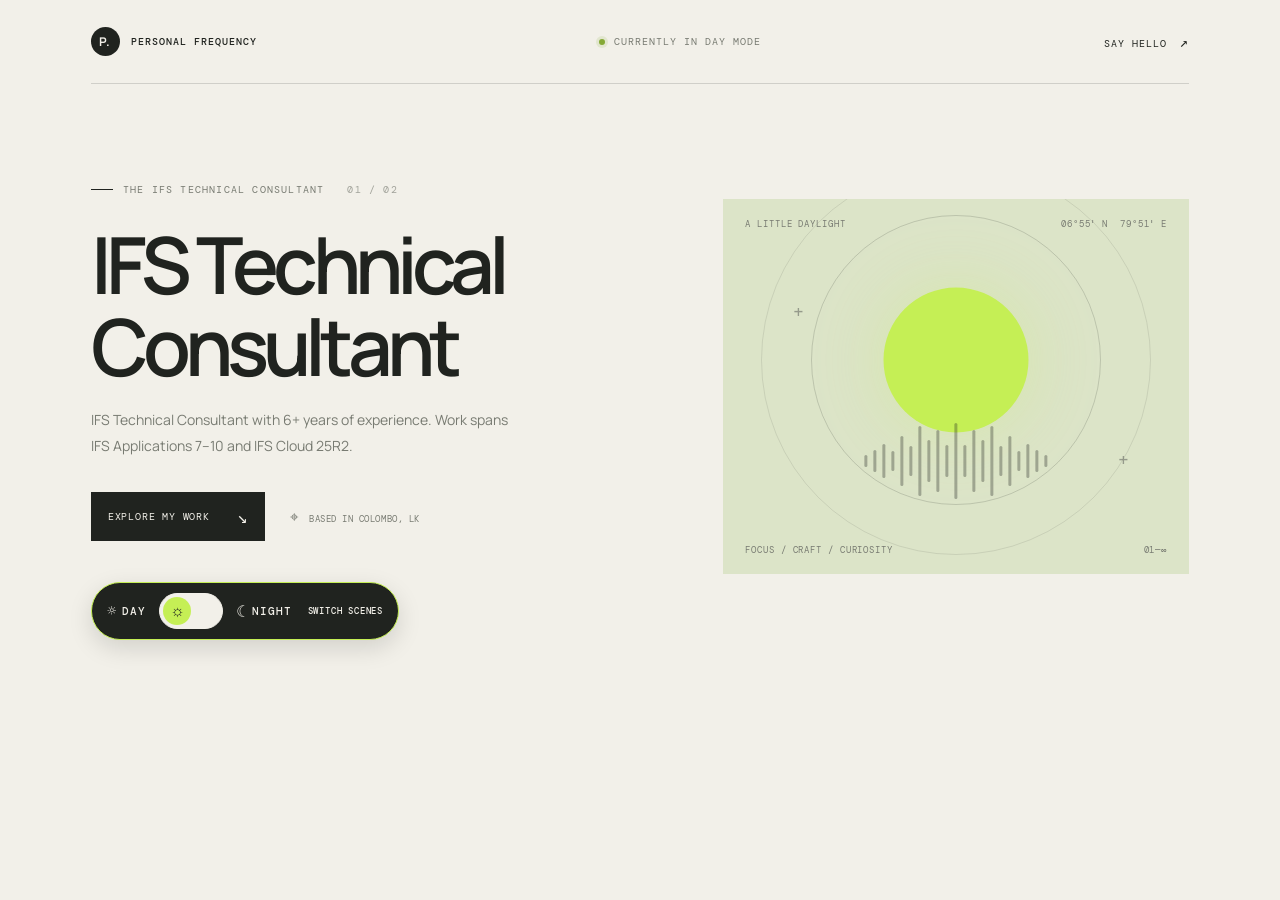
==== index.html @ f076bc1a "Day time - Initial Development Completed" ====
<!doctype html>
<html lang="en">
<head>
  <meta charset="utf-8" />
  <meta name="viewport" content="width=device-width, initial-scale=1" />
  <meta name="theme-color" content="#f2f0e9" />
  <title>Two Sides — Engineer by day, DJ by night</title>
  <link rel="preconnect" href="https://fonts.googleapis.com">
  <link rel="preconnect" href="https://fonts.gstatic.com" crossorigin>
  <link href="https://fonts.googleapis.com/css2?family=DM+Mono:wght@400;500&family=Manrope:wght@400;500;600;700;800&display=swap" rel="stylesheet">
  <link rel="stylesheet" href="css/style.css" />
</head>
<body data-mode="day">
  <main class="page-shell">
    <header class="topbar">
      <a class="wordmark" href="#top" aria-label="Two Sides home"><span class="mark">P.</span><span>PERSONAL FREQUENCY</span></a>
      <div class="top-note"><span class="live-dot"></span><span id="status">CURRENTLY IN DAY MODE</span></div>
      <a class="contact-link" href="mailto:hello@example.com">SAY HELLO <span>↗</span></a>
    </header>

    <section class="hero" id="top" aria-labelledby="hero-title">
      <div class="hero-copy">
        <p class="eyebrow"><span class="eyebrow-line"></span><span id="eyebrow">THE IFS TECHNICAL CONSULTANT</span><span class="index">01 / 02</span></p>
        <h1 id="hero-title" data-day="IFS Technical Consultant" data-night="I move you by night.">IFS Technical Consultant</h1>
        <p class="intro" id="intro">IFS Technical Consultant with 6+ years of experience. Work spans IFS Applications 7–10 and IFS Cloud 25R2.</p>
        <div class="hero-actions">
          <a class="primary-action" id="action" href="pages/work.html"><span id="action-label">EXPLORE MY WORK</span><span class="arrow">↘</span></a>
          <span class="location"><span class="location-pin">⌖</span> BASED IN COLOMBO, LK</span>
        </div>
      </div>

      <div class="visual" aria-label="Abstract artwork reflecting the current mode">
        <div class="visual-top"><span id="visual-label">A LITTLE DAYLIGHT</span><span class="visual-coords">06°55' N&nbsp; 79°51' E</span></div>
        <div class="sun-orbit orbit-one"></div><div class="sun-orbit orbit-two"></div>
        <div class="sun"></div>
        <div class="sound-wave" aria-hidden="true"><i></i><i></i><i></i><i></i><i></i><i></i><i></i><i></i><i></i><i></i><i></i><i></i><i></i><i></i><i></i><i></i><i></i><i></i><i></i><i></i><i></i></div>
        <div class="visual-bottom"><span id="visual-caption">FOCUS / CRAFT / CURIOSITY</span><span>01—∞</span></div>
        <span class="graphic-cross cross-a">+</span><span class="graphic-cross cross-b">+</span>
      </div>

      <div class="mode-switch-wrap">
        <div class="mode-label"><span class="mode-icon">☼</span><span>DAY</span></div>
        <button class="mode-switch" type="button" role="switch" aria-checked="false" aria-label="Switch to night mode" id="mode-switch"><span class="switch-thumb"><span class="switch-sun">☼</span><span class="switch-moon">☾</span></span></button>
        <div class="mode-label night-label"><span class="mode-icon">☾</span><span>NIGHT</span></div>
        <span class="switch-hint">SWITCH SCENES</span>
      </div>
    </section>

  </main>
  <script src="js/script.js"></script>
</body>
</html>
---- css/style.css ----
:root{font-family:Manrope, sans-serif;color:#20231f;background:#f2f0e9;font-synthesis:none;text-rendering:optimizeLegibility;--paper:#f2f0e9;--ink:#20231f;--muted:#787b72;--accent:#c5ef55;--line:rgba(32,35,31,.16);--card:#e9e7de;--visual:#dce4c8;transition:background .5s,color .5s}
*{box-sizing:border-box}html{scroll-behavior:smooth}body{margin:0;background:var(--paper);color:var(--ink);transition:background .5s,color .5s}body[data-mode=night]{--paper:#111419;--ink:#f1efe8;--muted:#a1a49f;--accent:#c5ef55;--line:rgba(241,239,232,.18);--card:#1d2229;--visual:#272530}.page-shell{max-width:1440px;margin:auto;padding:0 7.1%}.topbar{height:84px;border-bottom:1px solid var(--line);display:flex;align-items:center;justify-content:space-between;font:10px 'DM Mono',monospace;letter-spacing:.1em}.wordmark{display:flex;align-items:center;gap:11px;text-decoration:none;color:var(--ink);font-weight:500}.mark{display:grid;place-items:center;width:29px;height:29px;border-radius:50%;background:var(--ink);color:var(--paper);font:700 12px Manrope}.top-note{color:var(--muted);display:flex;gap:9px;align-items:center}.live-dot{width:6px;height:6px;background:#85a936;border-radius:50%;box-shadow:0 0 0 3px #85a93625}.contact-link{color:var(--ink);text-decoration:none}.contact-link span{font-size:14px;margin-left:6px}.hero{min-height:580px;padding:72px 0 48px;display:grid;grid-template-columns:1fr .83fr;align-items:center;gap:6.5%;position:relative}.hero-copy{padding:0 0 58px}.eyebrow,.section-tag{font:10px 'DM Mono',monospace;letter-spacing:.12em;color:var(--muted);display:flex;align-items:center;gap:10px}.eyebrow-line{width:22px;height:1px;background:var(--ink)}.index{margin-left:13px;opacity:.65}h1{font-size:clamp(46px,6.15vw,82px);line-height:1.04;letter-spacing:-.075em;margin:28px 0 20px;font-weight:600}h1 em{font-family:Georgia,serif;font-weight:400;letter-spacing:-.07em}.intro{font-size:14px;line-height:1.85;max-width:430px;color:var(--muted)}.hero-actions{display:flex;align-items:center;gap:25px;margin-top:33px}.primary-action{height:49px;background:var(--ink);color:var(--paper);text-decoration:none;display:flex;align-items:center;gap:27px;padding:0 17px;font:10px 'DM Mono',monospace;letter-spacing:.08em;transition:transform .2s,background .5s,color .5s}.primary-action:hover{transform:translateY(-3px)}.arrow{font-size:17px}.location{font:9px 'DM Mono',monospace;letter-spacing:.06em;color:var(--muted)}.location-pin{font-size:15px;margin-right:5px}.visual{height:375px;background:var(--visual);position:relative;overflow:hidden;transition:background .5s}.visual-top,.visual-bottom{position:absolute;z-index:2;left:22px;right:22px;display:flex;justify-content:space-between;font:9px 'DM Mono',monospace;letter-spacing:.1em;color:var(--muted)}.visual-top{top:19px}.visual-bottom{bottom:18px}.sun{position:absolute;width:145px;height:145px;background:var(--accent);border-radius:50%;left:50%;top:43%;transform:translate(-50%,-50%);box-shadow:0 0 70px #c5ef5540;transition:all .7s}.sun-orbit{position:absolute;border:1px solid color-mix(in srgb,var(--ink) 17%,transparent);border-radius:50%;width:290px;height:290px;left:50%;top:43%;transform:translate(-50%,-50%)}.orbit-two{width:390px;height:390px;opacity:.6}.sound-wave{position:absolute;z-index:1;bottom:30%;left:50%;transform:translate(-50%,50%);width:78%;height:80px;display:flex;align-items:center;justify-content:center;gap:6px}.sound-wave i{width:3px;height:var(--h);border-radius:3px;background:var(--ink);opacity:.32;transition:height .5s,background .5s}.sound-wave i:nth-child(1),.sound-wave i:nth-child(21){--h:12px}.sound-wave i:nth-child(2),.sound-wave i:nth-child(20){--h:22px}.sound-wave i:nth-child(3),.sound-wave i:nth-child(19){--h:34px}.sound-wave i:nth-child(4),.sound-wave i:nth-child(18){--h:20px}.sound-wave i:nth-child(5),.sound-wave i:nth-child(17){--h:50px}.sound-wave i:nth-child(6),.sound-wave i:nth-child(16){--h:30px}.sound-wave i:nth-child(7),.sound-wave i:nth-child(15){--h:70px}.sound-wave i:nth-child(8),.sound-wave i:nth-child(14){--h:42px}.sound-wave i:nth-child(9),.sound-wave i:nth-child(13){--h:62px}.sound-wave i:nth-child(10),.sound-wave i:nth-child(12){--h:32px}.sound-wave i:nth-child(11){--h:76px}.graphic-cross{position:absolute;color:var(--muted);font:18px 'DM Mono';opacity:.7}.cross-a{top:27%;left:15%}.cross-b{right:13%;bottom:27%}.mode-switch-wrap{position:absolute;bottom:24px;left:0;display:flex;align-items:center;gap:12px}.mode-label{font:10px 'DM Mono',monospace;letter-spacing:.1em;display:flex;align-items:center;gap:5px;color:var(--muted)}.mode-icon{font-size:15px}.night-label .mode-icon{font-size:16px}.mode-switch{width:58px;height:30px;padding:3px;border:1px solid var(--line);border-radius:30px;background:var(--card);cursor:pointer;transition:background .4s;position:relative}.switch-thumb{width:22px;height:22px;border-radius:50%;background:var(--ink);position:absolute;left:3px;top:3px;display:grid;place-items:center;transition:transform .35s cubic-bezier(.2,.8,.2,1);color:var(--paper);font-size:14px}.switch-moon{display:none}body[data-mode=night] .switch-thumb{transform:translateX(27px)}body[data-mode=night] .switch-sun{display:none}body[data-mode=night] .switch-moon{display:block}.switch-hint{margin-left:8px;font:9px 'DM Mono',monospace;color:var(--muted);letter-spacing:.06em}.ticker{border-block:1px solid var(--line);height:58px;display:flex;align-items:center;justify-content:space-around;gap:20px;overflow:hidden;white-space:nowrap;font:10px 'DM Mono',monospace;letter-spacing:.15em;color:var(--muted)}.ticker b{color:#92b33d;font-size:15px;font-weight:400}.about{padding:85px 0 95px}.about-heading{display:flex;justify-content:space-between;align-items:start;margin-bottom:30px}.section-tag{margin:0}.about-aside{font-size:12px;color:var(--muted);line-height:1.7;margin:0}.side-cards{display:grid;grid-template-columns:1fr 1fr;gap:15px}.side-card{position:relative;min-height:315px;background:var(--card);padding:28px 30px;transition:background .5s;overflow:hidden}.side-card:after{content:'';position:absolute;width:160px;height:160px;border:1px solid var(--line);border-radius:50%;right:-65px;top:-65px;box-shadow:0 0 0 26px transparent,0 0 0 27px var(--line),0 0 0 54px transparent,0 0 0 55px var(--line);opacity:.5}.card-number{font:10px 'DM Mono';color:var(--muted);position:absolute;top:28px;right:30px}.card-icon{font-size:21px;color:#87a938}.card-label{font:9px 'DM Mono',monospace;letter-spacing:.12em;color:var(--muted);margin:24px 0 12px}.side-card h2{font-size:28px;line-height:1.13;letter-spacing:-.05em;margin:0;font-weight:600}.card-description{max-width:350px;font-size:12px;line-height:1.8;color:var(--muted);margin:13px 0 17px}.card-link{font:9px 'DM Mono',monospace;letter-spacing:.08em;color:var(--ink);text-decoration:none;border-bottom:1px solid var(--line);padding-bottom:6px}.card-link span{margin-left:7px}footer{border-top:1px solid var(--line);padding:21px 0 27px;display:flex;align-items:center;justify-content:space-between;font:9px 'DM Mono',monospace;letter-spacing:.08em;color:var(--muted)}footer .wordmark{font-size:9px;color:var(--ink)}footer .mark{width:25px;height:25px}
body[data-mode=night] .sun{background:#e9d393;box-shadow:0 0 95px #9d7ef280;width:130px;height:130px}body[data-mode=night] .visual{background:radial-gradient(ellipse at 52% 40%,#3c3651 0%,#262632 43%,#1c2028 100%)}body[data-mode=night] .sound-wave i{background:#c5ef55;opacity:.65}body[data-mode=night] .orbit-one,body[data-mode=night] .orbit-two{border-color:#efead52c}body[data-mode=night] .ticker b{color:#c5ef55}body[data-mode=night] .side-cards{grid-template-columns:1fr}
@media(max-width:760px){.page-shell{padding:0 6%}.topbar{height:69px}.top-note{display:none}.hero{display:flex;flex-direction:column;align-items:stretch;padding:48px 0 82px;gap:34px}.hero-copy{padding:0}.hero h1{font-size:clamp(47px,11vw,72px)}.intro{font-size:13px}.visual{height:310px}.mode-switch-wrap{bottom:24px}.ticker{justify-content:flex-start;gap:18px}.ticker span:nth-of-type(n+4),.ticker b:nth-of-type(n+4){display:none}.about{padding:65px 0}.about-heading{gap:20px}.side-cards{grid-template-columns:1fr}.side-card{min-height:290px}footer{gap:14px;flex-wrap:wrap}footer>span:nth-child(2){display:none}footer>span:last-child{font-size:8px}}@media(max-width:390px){.contact-link{font-size:9px}.wordmark{font-size:8px}.hero-actions{gap:13px}.location{font-size:8px}.visual{height:270px}.side-card{padding:25px}.about-aside{font-size:10px}}
@media(prefers-reduced-motion:reduce){*,*:before,*:after{scroll-behavior:auto!important;transition:none!important}}

/* Keep the day/night control easy to spot and operate. */
.mode-switch-wrap{padding:10px 15px;background:var(--ink);color:var(--paper);border:1px solid var(--accent);border-radius:999px;gap:13px;box-shadow:0 8px 24px #0002;z-index:3}
.mode-label{color:var(--paper);font-size:11px;font-weight:500}
.mode-switch{width:64px;height:36px;background:var(--paper);border-color:var(--paper);flex:none}
.switch-thumb{width:28px;height:28px;background:var(--accent);color:var(--ink);font-size:16px}
body[data-mode=night] .switch-thumb{transform:translateX(28px)}
.switch-hint{margin-left:2px;color:var(--paper);font-size:9px;font-weight:500;letter-spacing:.09em}
.mode-switch:hover{outline:2px solid var(--accent);outline-offset:2px}
.mode-switch:focus-visible{outline:3px solid var(--accent);outline-offset:4px}
@media(max-width:390px){.mode-switch-wrap{gap:9px;padding:9px 12px}.switch-hint{font-size:8px}}
.experience-details{margin:17px 0 19px;border-top:1px solid var(--line)}
.experience-row{padding:12px 0 11px;border-bottom:1px solid var(--line)}
.experience-row-heading{display:flex;align-items:center;justify-content:space-between;gap:12px;font:9px 'DM Mono',monospace;letter-spacing:.09em;color:var(--muted)}
.experience-row-heading strong{font:600 14px Manrope,sans-serif;letter-spacing:-.03em;color:var(--ink)}
.capability-list{display:flex;flex-wrap:wrap;gap:6px;margin:10px 0 0;padding:0;list-style:none}
.capability-list li{padding:6px 8px;border:1px solid var(--line);border-radius:99px;font:9px 'DM Mono',monospace;color:var(--ink)}
.cloud-row{display:flex;align-items:center;justify-content:space-between;gap:12px}
.cloud-row p{margin:0;font-size:11px;color:var(--muted)}
@media(max-width:760px){.about-heading{flex-direction:column}}
.work-hero{padding:42px 0 64px;border-bottom:1px solid var(--line)}
.work-back,.work-footer-link{font:9px 'DM Mono',monospace;letter-spacing:.1em;color:var(--muted);text-decoration:none}
.work-back:hover,.work-footer-link:hover{color:var(--ink)}
.work-hero-grid{display:grid;grid-template-columns:1fr 190px;align-items:end;gap:45px;margin-top:43px}
.work-hero h1{margin:24px 0 18px;font-size:clamp(52px,8vw,100px)}
.work-intro{max-width:520px}
.experience-stamp{width:170px;height:170px;background:var(--accent);border-radius:50%;display:flex;flex-direction:column;align-items:center;justify-content:center;position:relative;color:var(--ink)}
.experience-stamp strong{font-size:56px;line-height:.95;letter-spacing:-.08em}
.experience-stamp span{font:9px 'DM Mono',monospace;line-height:1.5;letter-spacing:.1em;text-align:center;margin-top:8px}
.experience-stamp i{position:absolute;right:-20px;top:12px;font:italic 17px Georgia,serif;color:var(--muted)}
.work-section{padding:64px 0 70px;border-bottom:1px solid var(--line)}
.work-section-heading{display:flex;align-items:end;justify-content:space-between;gap:25px;margin-bottom:27px}
.work-section-heading h2{font-size:clamp(24px,3vw,36px);letter-spacing:-.055em;line-height:1.15;margin:14px 0 0}
.work-section-note{font-size:12px;line-height:1.7;color:var(--muted);max-width:270px;margin:0 0 3px}
.platform-grid{display:grid;grid-template-columns:1fr 1fr;gap:15px}
.platform-card{padding:28px 30px 30px;background:var(--card);border-top:2px solid var(--accent);position:relative;overflow:hidden}
.platform-card:after{content:'';position:absolute;width:170px;height:170px;border:1px solid var(--line);border-radius:50%;right:-88px;bottom:-112px;box-shadow:0 0 0 25px transparent,0 0 0 26px var(--line),0 0 0 51px transparent,0 0 0 52px var(--line);opacity:.5;pointer-events:none}
.platform-card-top{display:flex;justify-content:space-between;gap:12px;font:9px 'DM Mono',monospace;letter-spacing:.12em;color:var(--muted)}
.platform-card h3{font-size:15px;font-weight:500;color:var(--muted);margin:29px 0 2px}
.version-line,.cloud-version{font-size:42px;line-height:1.1;font-weight:600;letter-spacing:-.07em;margin:0;color:var(--ink)}
.version-line i{font:normal 24px Manrope,sans-serif;color:#8fa943;margin:0 3px}
.cloud-version{font-size:52px}
.capability-heading{font:9px 'DM Mono',monospace;letter-spacing:.11em;color:var(--muted);margin-top:29px;padding-top:16px;border-top:1px solid var(--line)}
.work-capabilities{display:flex;flex-wrap:wrap;gap:7px;list-style:none;margin:12px 0 0;padding:0}
.work-capabilities li{position:relative;z-index:1;padding:8px 10px;border:1px solid var(--line);border-radius:999px;font-size:10px;color:var(--ink)}
.coordination-entry{display:grid;grid-template-columns:.72fr 1.28fr;gap:38px;margin-top:15px;padding:30px;background:var(--card);border-left:2px solid var(--accent)}
.coordination-intro .card-label{margin:0 0 15px}
.coordination-intro h3{font-size:clamp(23px,3vw,34px);line-height:1.12;letter-spacing:-.055em;margin:0}
.coordination-intro>p:last-child{font-size:12px;line-height:1.75;color:var(--muted);margin:13px 0 0;max-width:290px}
.coordination-duties{display:grid;grid-template-columns:1fr 1fr;gap:0 23px;list-style:none;margin:0;padding:0}
.coordination-duties li{display:grid;grid-template-columns:22px 1fr;gap:9px;padding:12px 0;border-top:1px solid var(--line)}
.duty-number{font:9px 'DM Mono',monospace;color:#87a938;padding-top:3px}
.coordination-duties h4{font-size:12px;line-height:1.35;margin:0;font-weight:600}
.coordination-duties p{font-size:10px;line-height:1.65;color:var(--muted);margin:5px 0 0}
.education-section{border-bottom:0}
.education-entry{display:grid;grid-template-columns:86px 1fr auto;align-items:center;gap:22px;padding:24px 27px;background:var(--card);position:relative;overflow:hidden}
.degree-mark{width:76px;height:76px;background:var(--ink);color:var(--paper);border-radius:50%;display:grid;place-items:center;font:12px 'DM Mono',monospace;letter-spacing:-.06em}
.education-copy .card-label{margin:0 0 9px}
.education-copy h3{font-size:23px;line-height:1.25;letter-spacing:-.045em;margin:0}
.education-copy h3 span{font-family:Georgia,serif;font-weight:400}
.education-copy>p:last-child{font-size:12px;color:var(--muted);margin:8px 0 0}
.education-index{align-self:start;font:10px 'DM Mono',monospace;color:var(--muted)}
.work-page footer{gap:15px}
@media(max-width:760px){.work-hero{padding:34px 0 48px}.work-hero-grid{grid-template-columns:1fr 110px;gap:18px;margin-top:35px}.experience-stamp{width:105px;height:105px}.experience-stamp strong{font-size:38px}.experience-stamp span{font-size:7px;margin-top:4px}.experience-stamp i{right:-8px;top:3px}.work-section{padding:50px 0}.work-section-heading{align-items:start;flex-direction:column;gap:12px}.work-section-note{max-width:none}.platform-grid{grid-template-columns:1fr}.coordination-entry{grid-template-columns:1fr;gap:22px;padding:24px}.education-entry{grid-template-columns:62px 1fr auto;gap:15px;padding:20px}.degree-mark{width:58px;height:58px;font-size:10px}.education-copy h3{font-size:19px}.work-page footer{gap:12px}.work-page footer .work-footer-link{display:none}}
@media(max-width:520px){.coordination-duties{grid-template-columns:1fr}}
@media(max-width:390px){.work-hero-grid{grid-template-columns:1fr 82px;gap:10px}.work-hero h1{font-size:48px}.experience-stamp{width:80px;height:80px}.experience-stamp strong{font-size:31px}.experience-stamp span{font-size:6px}.education-entry{grid-template-columns:48px 1fr auto;padding:16px 13px;gap:12px}.degree-mark{width:46px;height:46px;font-size:9px}.education-copy h3{font-size:17px}}
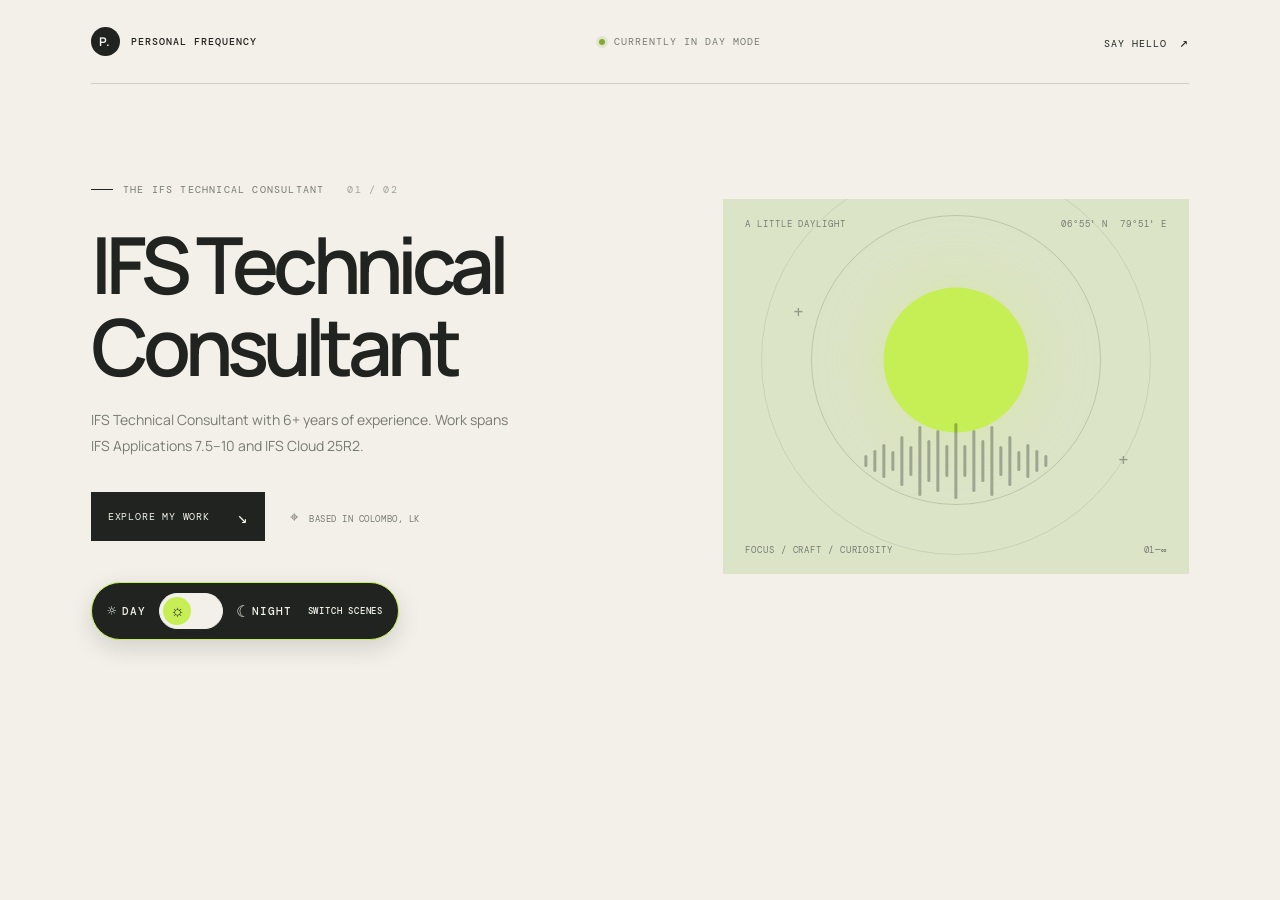
==== commit 02c1c9a0: "Night Time Progile Updated" ====
--- a/index.html
+++ b/index.html
@@ -12,23 +12,26 @@
 </head>
 <body data-mode="day">
   <main class="page-shell">
+    <!-- Shared header: brand, current scene status, and contact link. -->
     <header class="topbar">
       <a class="wordmark" href="#top" aria-label="Two Sides home"><span class="mark">P.</span><span>PERSONAL FREQUENCY</span></a>
       <div class="top-note"><span class="live-dot"></span><span id="status">CURRENTLY IN DAY MODE</span></div>
       <a class="contact-link" href="mailto:hello@example.com">SAY HELLO <span>↗</span></a>
     </header>
 
+    <!-- Main introduction; its text changes when the day/night switch is used. -->
     <section class="hero" id="top" aria-labelledby="hero-title">
       <div class="hero-copy">
         <p class="eyebrow"><span class="eyebrow-line"></span><span id="eyebrow">THE IFS TECHNICAL CONSULTANT</span><span class="index">01 / 02</span></p>
         <h1 id="hero-title" data-day="IFS Technical Consultant" data-night="I move you by night.">IFS Technical Consultant</h1>
-        <p class="intro" id="intro">IFS Technical Consultant with 6+ years of experience. Work spans IFS Applications 7–10 and IFS Cloud 25R2.</p>
+        <p class="intro" id="intro">IFS Technical Consultant with 6+ years of experience. Work spans IFS Applications 7.5–10 and IFS Cloud 25R2.</p>
         <div class="hero-actions">
           <a class="primary-action" id="action" href="pages/work.html"><span id="action-label">EXPLORE MY WORK</span><span class="arrow">↘</span></a>
           <span class="location"><span class="location-pin">⌖</span> BASED IN COLOMBO, LK</span>
         </div>
       </div>
 
+      <!-- Decorative artwork built from CSS shapes and a simple sound wave. -->
       <div class="visual" aria-label="Abstract artwork reflecting the current mode">
         <div class="visual-top"><span id="visual-label">A LITTLE DAYLIGHT</span><span class="visual-coords">06°55' N&nbsp; 79°51' E</span></div>
         <div class="sun-orbit orbit-one"></div><div class="sun-orbit orbit-two"></div>
@@ -38,6 +41,7 @@
         <span class="graphic-cross cross-a">+</span><span class="graphic-cross cross-b">+</span>
       </div>
 
+      <!-- The switch updates the page theme and introduction. -->
       <div class="mode-switch-wrap">
         <div class="mode-label"><span class="mode-icon">☼</span><span>DAY</span></div>
         <button class="mode-switch" type="button" role="switch" aria-checked="false" aria-label="Switch to night mode" id="mode-switch"><span class="switch-thumb"><span class="switch-sun">☼</span><span class="switch-moon">☾</span></span></button>
--- a/css/style.css
+++ b/css/style.css
@@ -1,71 +1,1293 @@
-:root{font-family:Manrope, sans-serif;color:#20231f;background:#f2f0e9;font-synthesis:none;text-rendering:optimizeLegibility;--paper:#f2f0e9;--ink:#20231f;--muted:#787b72;--accent:#c5ef55;--line:rgba(32,35,31,.16);--card:#e9e7de;--visual:#dce4c8;transition:background .5s,color .5s}
-*{box-sizing:border-box}html{scroll-behavior:smooth}body{margin:0;background:var(--paper);color:var(--ink);transition:background .5s,color .5s}body[data-mode=night]{--paper:#111419;--ink:#f1efe8;--muted:#a1a49f;--accent:#c5ef55;--line:rgba(241,239,232,.18);--card:#1d2229;--visual:#272530}.page-shell{max-width:1440px;margin:auto;padding:0 7.1%}.topbar{height:84px;border-bottom:1px solid var(--line);display:flex;align-items:center;justify-content:space-between;font:10px 'DM Mono',monospace;letter-spacing:.1em}.wordmark{display:flex;align-items:center;gap:11px;text-decoration:none;color:var(--ink);font-weight:500}.mark{display:grid;place-items:center;width:29px;height:29px;border-radius:50%;background:var(--ink);color:var(--paper);font:700 12px Manrope}.top-note{color:var(--muted);display:flex;gap:9px;align-items:center}.live-dot{width:6px;height:6px;background:#85a936;border-radius:50%;box-shadow:0 0 0 3px #85a93625}.contact-link{color:var(--ink);text-decoration:none}.contact-link span{font-size:14px;margin-left:6px}.hero{min-height:580px;padding:72px 0 48px;display:grid;grid-template-columns:1fr .83fr;align-items:center;gap:6.5%;position:relative}.hero-copy{padding:0 0 58px}.eyebrow,.section-tag{font:10px 'DM Mono',monospace;letter-spacing:.12em;color:var(--muted);display:flex;align-items:center;gap:10px}.eyebrow-line{width:22px;height:1px;background:var(--ink)}.index{margin-left:13px;opacity:.65}h1{font-size:clamp(46px,6.15vw,82px);line-height:1.04;letter-spacing:-.075em;margin:28px 0 20px;font-weight:600}h1 em{font-family:Georgia,serif;font-weight:400;letter-spacing:-.07em}.intro{font-size:14px;line-height:1.85;max-width:430px;color:var(--muted)}.hero-actions{display:flex;align-items:center;gap:25px;margin-top:33px}.primary-action{height:49px;background:var(--ink);color:var(--paper);text-decoration:none;display:flex;align-items:center;gap:27px;padding:0 17px;font:10px 'DM Mono',monospace;letter-spacing:.08em;transition:transform .2s,background .5s,color .5s}.primary-action:hover{transform:translateY(-3px)}.arrow{font-size:17px}.location{font:9px 'DM Mono',monospace;letter-spacing:.06em;color:var(--muted)}.location-pin{font-size:15px;margin-right:5px}.visual{height:375px;background:var(--visual);position:relative;overflow:hidden;transition:background .5s}.visual-top,.visual-bottom{position:absolute;z-index:2;left:22px;right:22px;display:flex;justify-content:space-between;font:9px 'DM Mono',monospace;letter-spacing:.1em;color:var(--muted)}.visual-top{top:19px}.visual-bottom{bottom:18px}.sun{position:absolute;width:145px;height:145px;background:var(--accent);border-radius:50%;left:50%;top:43%;transform:translate(-50%,-50%);box-shadow:0 0 70px #c5ef5540;transition:all .7s}.sun-orbit{position:absolute;border:1px solid color-mix(in srgb,var(--ink) 17%,transparent);border-radius:50%;width:290px;height:290px;left:50%;top:43%;transform:translate(-50%,-50%)}.orbit-two{width:390px;height:390px;opacity:.6}.sound-wave{position:absolute;z-index:1;bottom:30%;left:50%;transform:translate(-50%,50%);width:78%;height:80px;display:flex;align-items:center;justify-content:center;gap:6px}.sound-wave i{width:3px;height:var(--h);border-radius:3px;background:var(--ink);opacity:.32;transition:height .5s,background .5s}.sound-wave i:nth-child(1),.sound-wave i:nth-child(21){--h:12px}.sound-wave i:nth-child(2),.sound-wave i:nth-child(20){--h:22px}.sound-wave i:nth-child(3),.sound-wave i:nth-child(19){--h:34px}.sound-wave i:nth-child(4),.sound-wave i:nth-child(18){--h:20px}.sound-wave i:nth-child(5),.sound-wave i:nth-child(17){--h:50px}.sound-wave i:nth-child(6),.sound-wave i:nth-child(16){--h:30px}.sound-wave i:nth-child(7),.sound-wave i:nth-child(15){--h:70px}.sound-wave i:nth-child(8),.sound-wave i:nth-child(14){--h:42px}.sound-wave i:nth-child(9),.sound-wave i:nth-child(13){--h:62px}.sound-wave i:nth-child(10),.sound-wave i:nth-child(12){--h:32px}.sound-wave i:nth-child(11){--h:76px}.graphic-cross{position:absolute;color:var(--muted);font:18px 'DM Mono';opacity:.7}.cross-a{top:27%;left:15%}.cross-b{right:13%;bottom:27%}.mode-switch-wrap{position:absolute;bottom:24px;left:0;display:flex;align-items:center;gap:12px}.mode-label{font:10px 'DM Mono',monospace;letter-spacing:.1em;display:flex;align-items:center;gap:5px;color:var(--muted)}.mode-icon{font-size:15px}.night-label .mode-icon{font-size:16px}.mode-switch{width:58px;height:30px;padding:3px;border:1px solid var(--line);border-radius:30px;background:var(--card);cursor:pointer;transition:background .4s;position:relative}.switch-thumb{width:22px;height:22px;border-radius:50%;background:var(--ink);position:absolute;left:3px;top:3px;display:grid;place-items:center;transition:transform .35s cubic-bezier(.2,.8,.2,1);color:var(--paper);font-size:14px}.switch-moon{display:none}body[data-mode=night] .switch-thumb{transform:translateX(27px)}body[data-mode=night] .switch-sun{display:none}body[data-mode=night] .switch-moon{display:block}.switch-hint{margin-left:8px;font:9px 'DM Mono',monospace;color:var(--muted);letter-spacing:.06em}.ticker{border-block:1px solid var(--line);height:58px;display:flex;align-items:center;justify-content:space-around;gap:20px;overflow:hidden;white-space:nowrap;font:10px 'DM Mono',monospace;letter-spacing:.15em;color:var(--muted)}.ticker b{color:#92b33d;font-size:15px;font-weight:400}.about{padding:85px 0 95px}.about-heading{display:flex;justify-content:space-between;align-items:start;margin-bottom:30px}.section-tag{margin:0}.about-aside{font-size:12px;color:var(--muted);line-height:1.7;margin:0}.side-cards{display:grid;grid-template-columns:1fr 1fr;gap:15px}.side-card{position:relative;min-height:315px;background:var(--card);padding:28px 30px;transition:background .5s;overflow:hidden}.side-card:after{content:'';position:absolute;width:160px;height:160px;border:1px solid var(--line);border-radius:50%;right:-65px;top:-65px;box-shadow:0 0 0 26px transparent,0 0 0 27px var(--line),0 0 0 54px transparent,0 0 0 55px var(--line);opacity:.5}.card-number{font:10px 'DM Mono';color:var(--muted);position:absolute;top:28px;right:30px}.card-icon{font-size:21px;color:#87a938}.card-label{font:9px 'DM Mono',monospace;letter-spacing:.12em;color:var(--muted);margin:24px 0 12px}.side-card h2{font-size:28px;line-height:1.13;letter-spacing:-.05em;margin:0;font-weight:600}.card-description{max-width:350px;font-size:12px;line-height:1.8;color:var(--muted);margin:13px 0 17px}.card-link{font:9px 'DM Mono',monospace;letter-spacing:.08em;color:var(--ink);text-decoration:none;border-bottom:1px solid var(--line);padding-bottom:6px}.card-link span{margin-left:7px}footer{border-top:1px solid var(--line);padding:21px 0 27px;display:flex;align-items:center;justify-content:space-between;font:9px 'DM Mono',monospace;letter-spacing:.08em;color:var(--muted)}footer .wordmark{font-size:9px;color:var(--ink)}footer .mark{width:25px;height:25px}
-body[data-mode=night] .sun{background:#e9d393;box-shadow:0 0 95px #9d7ef280;width:130px;height:130px}body[data-mode=night] .visual{background:radial-gradient(ellipse at 52% 40%,#3c3651 0%,#262632 43%,#1c2028 100%)}body[data-mode=night] .sound-wave i{background:#c5ef55;opacity:.65}body[data-mode=night] .orbit-one,body[data-mode=night] .orbit-two{border-color:#efead52c}body[data-mode=night] .ticker b{color:#c5ef55}body[data-mode=night] .side-cards{grid-template-columns:1fr}
-@media(max-width:760px){.page-shell{padding:0 6%}.topbar{height:69px}.top-note{display:none}.hero{display:flex;flex-direction:column;align-items:stretch;padding:48px 0 82px;gap:34px}.hero-copy{padding:0}.hero h1{font-size:clamp(47px,11vw,72px)}.intro{font-size:13px}.visual{height:310px}.mode-switch-wrap{bottom:24px}.ticker{justify-content:flex-start;gap:18px}.ticker span:nth-of-type(n+4),.ticker b:nth-of-type(n+4){display:none}.about{padding:65px 0}.about-heading{gap:20px}.side-cards{grid-template-columns:1fr}.side-card{min-height:290px}footer{gap:14px;flex-wrap:wrap}footer>span:nth-child(2){display:none}footer>span:last-child{font-size:8px}}@media(max-width:390px){.contact-link{font-size:9px}.wordmark{font-size:8px}.hero-actions{gap:13px}.location{font-size:8px}.visual{height:270px}.side-card{padding:25px}.about-aside{font-size:10px}}
-@media(prefers-reduced-motion:reduce){*,*:before,*:after{scroll-behavior:auto!important;transition:none!important}}
+/* Global colors, fonts, and default page settings. */
+:root {
+  font-family:Manrope, sans-serif;
+  color:#20231f;
+  background:#f2f0e9;
+  font-synthesis:none;
+  text-rendering:optimizeLegibility;
+  --paper:#f2f0e9;
+  --ink:#20231f;
+  --muted:#787b72;
+  --accent:#c5ef55;
+  --line:rgba(32,35,31,.16);
+  --card:#e9e7de;
+  --visual:#dce4c8;
+  transition:background .5s,color .5s
+}
+
+* {
+  box-sizing:border-box
+}
+
+html {
+  scroll-behavior:smooth
+}
+
+body {
+  margin:0;
+  background:var(--paper);
+  color:var(--ink);
+  transition:background .5s,color .5s
+}
+
+body[data-mode=night] {
+  --paper:#111419;
+  --ink:#f1efe8;
+  --muted:#a1a49f;
+  --accent:#c5ef55;
+  --line:rgba(241,239,232,.18);
+  --card:#1d2229;
+  --visual:#272530
+}
+
+/* Shared page width and header layout. */
+.page-shell {
+  max-width:1440px;
+  margin:auto;
+  padding:0 7.1%
+}
+
+.topbar {
+  height:84px;
+  border-bottom:1px solid var(--line);
+  display:flex;
+  align-items:center;
+  justify-content:space-between;
+  font:10px 'DM Mono',monospace;
+  letter-spacing:.1em
+}
+
+.wordmark {
+  display:flex;
+  align-items:center;
+  gap:11px;
+  text-decoration:none;
+  color:var(--ink);
+  font-weight:500
+}
+
+.mark {
+  display:grid;
+  place-items:center;
+  width:29px;
+  height:29px;
+  border-radius:50%;
+  background:var(--ink);
+  color:var(--paper);
+  font:700 12px Manrope
+}
+
+.top-note {
+  color:var(--muted);
+  display:flex;
+  gap:9px;
+  align-items:center
+}
+
+.live-dot {
+  width:6px;
+  height:6px;
+  background:#85a936;
+  border-radius:50%;
+  box-shadow:0 0 0 3px #85a93625
+}
+
+.contact-link {
+  color:var(--ink);
+  text-decoration:none
+}
+
+.contact-link span {
+  font-size:14px;
+  margin-left:6px
+}
+
+/* Home page introduction and its two-column layout. */
+.hero {
+  min-height:580px;
+  padding:72px 0 48px;
+  display:grid;
+  grid-template-columns:1fr .83fr;
+  align-items:center;
+  gap:6.5%;
+  position:relative
+}
+
+.hero-copy {
+  padding:0 0 58px
+}
+
+.eyebrow,.section-tag {
+  font:10px 'DM Mono',monospace;
+  letter-spacing:.12em;
+  color:var(--muted);
+  display:flex;
+  align-items:center;
+  gap:10px
+}
+
+.eyebrow-line {
+  width:22px;
+  height:1px;
+  background:var(--ink)
+}
+
+.index {
+  margin-left:13px;
+  opacity:.65
+}
+
+h1 {
+  font-size:clamp(46px,6.15vw,82px);
+  line-height:1.04;
+  letter-spacing:-.075em;
+  margin:28px 0 20px;
+  font-weight:600
+}
+
+h1 em {
+  font-family:Georgia,serif;
+  font-weight:400;
+  letter-spacing:-.07em
+}
+
+.intro {
+  font-size:14px;
+  line-height:1.85;
+  max-width:430px;
+  color:var(--muted)
+}
+
+.hero-actions {
+  display:flex;
+  align-items:center;
+  gap:25px;
+  margin-top:33px
+}
+
+.primary-action {
+  height:49px;
+  background:var(--ink);
+  color:var(--paper);
+  text-decoration:none;
+  display:flex;
+  align-items:center;
+  gap:27px;
+  padding:0 17px;
+  font:10px 'DM Mono',monospace;
+  letter-spacing:.08em;
+  transition:transform .2s,background .5s,color .5s
+}
+
+.primary-action:hover {
+  transform:translateY(-3px)
+}
+
+.arrow {
+  font-size:17px
+}
+
+.location {
+  font:9px 'DM Mono',monospace;
+  letter-spacing:.06em;
+  color:var(--muted)
+}
+
+.location-pin {
+  font-size:15px;
+  margin-right:5px
+}
+
+/* CSS artwork: orbit rings, sun, and sound wave. */
+.visual {
+  height:375px;
+  background:var(--visual);
+  position:relative;
+  overflow:hidden;
+  transition:background .5s
+}
+
+.visual-top,.visual-bottom {
+  position:absolute;
+  z-index:2;
+  left:22px;
+  right:22px;
+  display:flex;
+  justify-content:space-between;
+  font:9px 'DM Mono',monospace;
+  letter-spacing:.1em;
+  color:var(--muted)
+}
+
+.visual-top {
+  top:19px
+}
+
+.visual-bottom {
+  bottom:18px
+}
+
+.sun {
+  position:absolute;
+  width:145px;
+  height:145px;
+  background:var(--accent);
+  border-radius:50%;
+  left:50%;
+  top:43%;
+  transform:translate(-50%,-50%);
+  box-shadow:0 0 70px #c5ef5540;
+  transition:all .7s
+}
+
+.sun-orbit {
+  position:absolute;
+  border:1px solid color-mix(in srgb,var(--ink) 17%,transparent);
+  border-radius:50%;
+  width:290px;
+  height:290px;
+  left:50%;
+  top:43%;
+  transform:translate(-50%,-50%)
+}
+
+.orbit-two {
+  width:390px;
+  height:390px;
+  opacity:.6
+}
+
+.sound-wave {
+  position:absolute;
+  z-index:1;
+  bottom:30%;
+  left:50%;
+  transform:translate(-50%,50%);
+  width:78%;
+  height:80px;
+  display:flex;
+  align-items:center;
+  justify-content:center;
+  gap:6px
+}
+
+.sound-wave i {
+  width:3px;
+  height:var(--h);
+  border-radius:3px;
+  background:var(--ink);
+  opacity:.32;
+  transition:height .5s,background .5s
+}
+
+.sound-wave i:nth-child(1),.sound-wave i:nth-child(21) {
+  --h:12px
+}
+
+.sound-wave i:nth-child(2),.sound-wave i:nth-child(20) {
+  --h:22px
+}
+
+.sound-wave i:nth-child(3),.sound-wave i:nth-child(19) {
+  --h:34px
+}
+
+.sound-wave i:nth-child(4),.sound-wave i:nth-child(18) {
+  --h:20px
+}
+
+.sound-wave i:nth-child(5),.sound-wave i:nth-child(17) {
+  --h:50px
+}
+
+.sound-wave i:nth-child(6),.sound-wave i:nth-child(16) {
+  --h:30px
+}
+
+.sound-wave i:nth-child(7),.sound-wave i:nth-child(15) {
+  --h:70px
+}
+
+.sound-wave i:nth-child(8),.sound-wave i:nth-child(14) {
+  --h:42px
+}
+
+.sound-wave i:nth-child(9),.sound-wave i:nth-child(13) {
+  --h:62px
+}
+
+.sound-wave i:nth-child(10),.sound-wave i:nth-child(12) {
+  --h:32px
+}
+
+.sound-wave i:nth-child(11) {
+  --h:76px
+}
+
+.graphic-cross {
+  position:absolute;
+  color:var(--muted);
+  font:18px 'DM Mono';
+  opacity:.7
+}
+
+.cross-a {
+  top:27%;
+  left:15%
+}
+
+.cross-b {
+  right:13%;
+  bottom:27%
+}
+
+/* Day/night switch and its visual states. */
+.mode-switch-wrap {
+  position:absolute;
+  bottom:24px;
+  left:0;
+  display:flex;
+  align-items:center;
+  gap:12px
+}
+
+.mode-label {
+  font:10px 'DM Mono',monospace;
+  letter-spacing:.1em;
+  display:flex;
+  align-items:center;
+  gap:5px;
+  color:var(--muted)
+}
+
+.mode-icon {
+  font-size:15px
+}
+
+.night-label .mode-icon {
+  font-size:16px
+}
+
+.mode-switch {
+  width:58px;
+  height:30px;
+  padding:3px;
+  border:1px solid var(--line);
+  border-radius:30px;
+  background:var(--card);
+  cursor:pointer;
+  transition:background .4s;
+  position:relative
+}
+
+.switch-thumb {
+  width:22px;
+  height:22px;
+  border-radius:50%;
+  background:var(--ink);
+  position:absolute;
+  left:3px;
+  top:3px;
+  display:grid;
+  place-items:center;
+  transition:transform .35s cubic-bezier(.2,.8,.2,1);
+  color:var(--paper);
+  font-size:14px
+}
+
+.switch-moon {
+  display:none
+}
+
+body[data-mode=night] .switch-thumb {
+  transform:translateX(27px)
+}
+
+body[data-mode=night] .switch-sun {
+  display:none
+}
+
+body[data-mode=night] .switch-moon {
+  display:block
+}
+
+.switch-hint {
+  margin-left:8px;
+  font:9px 'DM Mono',monospace;
+  color:var(--muted);
+  letter-spacing:.06em
+}
+
+/* Scrolling-style strip and about cards. */
+.ticker {
+  border-block:1px solid var(--line);
+  height:58px;
+  display:flex;
+  align-items:center;
+  justify-content:space-around;
+  gap:20px;
+  overflow:hidden;
+  white-space:nowrap;
+  font:10px 'DM Mono',monospace;
+  letter-spacing:.15em;
+  color:var(--muted)
+}
+
+.ticker b {
+  color:#92b33d;
+  font-size:15px;
+  font-weight:400
+}
+
+.about {
+  padding:85px 0 95px
+}
+
+.about-heading {
+  display:flex;
+  justify-content:space-between;
+  align-items:start;
+  margin-bottom:30px
+}
+
+.section-tag {
+  margin:0
+}
+
+.about-aside {
+  font-size:12px;
+  color:var(--muted);
+  line-height:1.7;
+  margin:0
+}
+
+.side-cards {
+  display:grid;
+  grid-template-columns:1fr 1fr;
+  gap:15px
+}
+
+.side-card {
+  position:relative;
+  min-height:315px;
+  background:var(--card);
+  padding:28px 30px;
+  transition:background .5s;
+  overflow:hidden
+}
+
+.side-card:after {
+  content:'';
+  position:absolute;
+  width:160px;
+  height:160px;
+  border:1px solid var(--line);
+  border-radius:50%;
+  right:-65px;
+  top:-65px;
+  box-shadow:0 0 0 26px transparent,0 0 0 27px var(--line),0 0 0 54px transparent,0 0 0 55px var(--line);
+  opacity:.5
+}
+
+.card-number {
+  font:10px 'DM Mono';
+  color:var(--muted);
+  position:absolute;
+  top:28px;
+  right:30px
+}
+
+.card-icon {
+  font-size:21px;
+  color:#87a938
+}
+
+.card-label {
+  font:9px 'DM Mono',monospace;
+  letter-spacing:.12em;
+  color:var(--muted);
+  margin:24px 0 12px
+}
+
+.side-card h2 {
+  font-size:28px;
+  line-height:1.13;
+  letter-spacing:-.05em;
+  margin:0;
+  font-weight:600
+}
+
+.card-description {
+  max-width:350px;
+  font-size:12px;
+  line-height:1.8;
+  color:var(--muted);
+  margin:13px 0 17px
+}
+
+.card-link {
+  font:9px 'DM Mono',monospace;
+  letter-spacing:.08em;
+  color:var(--ink);
+  text-decoration:none;
+  border-bottom:1px solid var(--line);
+  padding-bottom:6px
+}
+
+.card-link span {
+  margin-left:7px
+}
+
+footer {
+  border-top:1px solid var(--line);
+  padding:21px 0 27px;
+  display:flex;
+  align-items:center;
+  justify-content:space-between;
+  font:9px 'DM Mono',monospace;
+  letter-spacing:.08em;
+  color:var(--muted)
+}
+
+footer .wordmark {
+  font-size:9px;
+  color:var(--ink)
+}
+
+footer .mark {
+  width:25px;
+  height:25px
+}
+
+/* Color and artwork changes for night mode. */
+body[data-mode=night] .sun {
+  background:#e9d393;
+  box-shadow:0 0 95px #9d7ef280;
+  width:130px;
+  height:130px
+}
+
+body[data-mode=night] .visual {
+  background:radial-gradient(ellipse at 52% 40%,#3c3651 0%,#262632 43%,#1c2028 100%)
+}
+
+body[data-mode=night] .sound-wave i {
+  background:#c5ef55;
+  opacity:.65
+}
+
+body[data-mode=night] .orbit-one,body[data-mode=night] .orbit-two {
+  border-color:#efead52c
+}
+
+body[data-mode=night] .ticker b {
+  color:#c5ef55
+}
+
+body[data-mode=night] .side-cards {
+  grid-template-columns:1fr
+}
+
+/* Tablet and phone layout adjustments. */
+@media(max-width:760px) {
+  /* Shared page width and header layout. */
+.page-shell {
+    padding:0 6%
+  }
+
+  .topbar {
+    height:69px
+  }
+
+  .top-note {
+    display:none
+  }
+
+  /* Home page introduction and its two-column layout. */
+.hero {
+    display:flex;
+    flex-direction:column;
+    align-items:stretch;
+    padding:48px 0 82px;
+    gap:34px
+  }
+
+  .hero-copy {
+    padding:0
+  }
+
+  .hero h1 {
+    font-size:clamp(47px,11vw,72px)
+  }
+
+  .intro {
+    font-size:13px
+  }
+
+  /* CSS artwork: orbit rings, sun, and sound wave. */
+.visual {
+    height:310px
+  }
+
+  /* Day/night switch and its visual states. */
+.mode-switch-wrap {
+    bottom:24px
+  }
+
+  /* Scrolling-style strip and about cards. */
+.ticker {
+    justify-content:flex-start;
+    gap:18px
+  }
+
+  .ticker span:nth-of-type(n+4),.ticker b:nth-of-type(n+4) {
+    display:none
+  }
+
+  .about {
+    padding:65px 0
+  }
+
+  .about-heading {
+    gap:20px
+  }
+
+  .side-cards {
+    grid-template-columns:1fr
+  }
+
+  .side-card {
+    min-height:290px
+  }
+
+  footer {
+    gap:14px;
+    flex-wrap:wrap
+  }
+
+  footer>span:nth-child(2) {
+    display:none
+  }
+
+  footer>span:last-child {
+    font-size:8px
+  }
+
+}
+
+@media(max-width:390px) {
+  .contact-link {
+    font-size:9px
+  }
+
+  .wordmark {
+    font-size:8px
+  }
+
+  .hero-actions {
+    gap:13px
+  }
+
+  .location {
+    font-size:8px
+  }
+
+  /* CSS artwork: orbit rings, sun, and sound wave. */
+.visual {
+    height:270px
+  }
+
+  .side-card {
+    padding:25px
+  }
+
+  .about-aside {
+    font-size:10px
+  }
+
+}
+
+/* Respect visitors who ask for less animation. */
+@media(prefers-reduced-motion:reduce) {
+  *,*:before,*:after {
+    scroll-behavior:auto!important;
+    transition:none!important
+  }
+
+}
 
 /* Keep the day/night control easy to spot and operate. */
-.mode-switch-wrap{padding:10px 15px;background:var(--ink);color:var(--paper);border:1px solid var(--accent);border-radius:999px;gap:13px;box-shadow:0 8px 24px #0002;z-index:3}
-.mode-label{color:var(--paper);font-size:11px;font-weight:500}
-.mode-switch{width:64px;height:36px;background:var(--paper);border-color:var(--paper);flex:none}
-.switch-thumb{width:28px;height:28px;background:var(--accent);color:var(--ink);font-size:16px}
-body[data-mode=night] .switch-thumb{transform:translateX(28px)}
-.switch-hint{margin-left:2px;color:var(--paper);font-size:9px;font-weight:500;letter-spacing:.09em}
-.mode-switch:hover{outline:2px solid var(--accent);outline-offset:2px}
-.mode-switch:focus-visible{outline:3px solid var(--accent);outline-offset:4px}
-@media(max-width:390px){.mode-switch-wrap{gap:9px;padding:9px 12px}.switch-hint{font-size:8px}}
-.experience-details{margin:17px 0 19px;border-top:1px solid var(--line)}
-.experience-row{padding:12px 0 11px;border-bottom:1px solid var(--line)}
-.experience-row-heading{display:flex;align-items:center;justify-content:space-between;gap:12px;font:9px 'DM Mono',monospace;letter-spacing:.09em;color:var(--muted)}
-.experience-row-heading strong{font:600 14px Manrope,sans-serif;letter-spacing:-.03em;color:var(--ink)}
-.capability-list{display:flex;flex-wrap:wrap;gap:6px;margin:10px 0 0;padding:0;list-style:none}
-.capability-list li{padding:6px 8px;border:1px solid var(--line);border-radius:99px;font:9px 'DM Mono',monospace;color:var(--ink)}
-.cloud-row{display:flex;align-items:center;justify-content:space-between;gap:12px}
-.cloud-row p{margin:0;font-size:11px;color:var(--muted)}
-@media(max-width:760px){.about-heading{flex-direction:column}}
-.work-hero{padding:42px 0 64px;border-bottom:1px solid var(--line)}
-.work-back,.work-footer-link{font:9px 'DM Mono',monospace;letter-spacing:.1em;color:var(--muted);text-decoration:none}
-.work-back:hover,.work-footer-link:hover{color:var(--ink)}
-.work-hero-grid{display:grid;grid-template-columns:1fr 190px;align-items:end;gap:45px;margin-top:43px}
-.work-hero h1{margin:24px 0 18px;font-size:clamp(52px,8vw,100px)}
-.work-intro{max-width:520px}
-.experience-stamp{width:170px;height:170px;background:var(--accent);border-radius:50%;display:flex;flex-direction:column;align-items:center;justify-content:center;position:relative;color:var(--ink)}
-.experience-stamp strong{font-size:56px;line-height:.95;letter-spacing:-.08em}
-.experience-stamp span{font:9px 'DM Mono',monospace;line-height:1.5;letter-spacing:.1em;text-align:center;margin-top:8px}
-.experience-stamp i{position:absolute;right:-20px;top:12px;font:italic 17px Georgia,serif;color:var(--muted)}
-.work-section{padding:64px 0 70px;border-bottom:1px solid var(--line)}
-.work-section-heading{display:flex;align-items:end;justify-content:space-between;gap:25px;margin-bottom:27px}
-.work-section-heading h2{font-size:clamp(24px,3vw,36px);letter-spacing:-.055em;line-height:1.15;margin:14px 0 0}
-.work-section-note{font-size:12px;line-height:1.7;color:var(--muted);max-width:270px;margin:0 0 3px}
-.platform-grid{display:grid;grid-template-columns:1fr 1fr;gap:15px}
-.platform-card{padding:28px 30px 30px;background:var(--card);border-top:2px solid var(--accent);position:relative;overflow:hidden}
-.platform-card:after{content:'';position:absolute;width:170px;height:170px;border:1px solid var(--line);border-radius:50%;right:-88px;bottom:-112px;box-shadow:0 0 0 25px transparent,0 0 0 26px var(--line),0 0 0 51px transparent,0 0 0 52px var(--line);opacity:.5;pointer-events:none}
-.platform-card-top{display:flex;justify-content:space-between;gap:12px;font:9px 'DM Mono',monospace;letter-spacing:.12em;color:var(--muted)}
-.platform-card h3{font-size:15px;font-weight:500;color:var(--muted);margin:29px 0 2px}
-.version-line,.cloud-version{font-size:42px;line-height:1.1;font-weight:600;letter-spacing:-.07em;margin:0;color:var(--ink)}
-.version-line i{font:normal 24px Manrope,sans-serif;color:#8fa943;margin:0 3px}
-.cloud-version{font-size:52px}
-.capability-heading{font:9px 'DM Mono',monospace;letter-spacing:.11em;color:var(--muted);margin-top:29px;padding-top:16px;border-top:1px solid var(--line)}
-.work-capabilities{display:flex;flex-wrap:wrap;gap:7px;list-style:none;margin:12px 0 0;padding:0}
-.work-capabilities li{position:relative;z-index:1;padding:8px 10px;border:1px solid var(--line);border-radius:999px;font-size:10px;color:var(--ink)}
-.coordination-entry{display:grid;grid-template-columns:.72fr 1.28fr;gap:38px;margin-top:15px;padding:30px;background:var(--card);border-left:2px solid var(--accent)}
-.coordination-intro .card-label{margin:0 0 15px}
-.coordination-intro h3{font-size:clamp(23px,3vw,34px);line-height:1.12;letter-spacing:-.055em;margin:0}
-.coordination-intro>p:last-child{font-size:12px;line-height:1.75;color:var(--muted);margin:13px 0 0;max-width:290px}
-.coordination-duties{display:grid;grid-template-columns:1fr 1fr;gap:0 23px;list-style:none;margin:0;padding:0}
-.coordination-duties li{display:grid;grid-template-columns:22px 1fr;gap:9px;padding:12px 0;border-top:1px solid var(--line)}
-.duty-number{font:9px 'DM Mono',monospace;color:#87a938;padding-top:3px}
-.coordination-duties h4{font-size:12px;line-height:1.35;margin:0;font-weight:600}
-.coordination-duties p{font-size:10px;line-height:1.65;color:var(--muted);margin:5px 0 0}
-.education-section{border-bottom:0}
-.education-entry{display:grid;grid-template-columns:86px 1fr auto;align-items:center;gap:22px;padding:24px 27px;background:var(--card);position:relative;overflow:hidden}
-.degree-mark{width:76px;height:76px;background:var(--ink);color:var(--paper);border-radius:50%;display:grid;place-items:center;font:12px 'DM Mono',monospace;letter-spacing:-.06em}
-.education-copy .card-label{margin:0 0 9px}
-.education-copy h3{font-size:23px;line-height:1.25;letter-spacing:-.045em;margin:0}
-.education-copy h3 span{font-family:Georgia,serif;font-weight:400}
-.education-copy>p:last-child{font-size:12px;color:var(--muted);margin:8px 0 0}
-.education-index{align-self:start;font:10px 'DM Mono',monospace;color:var(--muted)}
-.work-page footer{gap:15px}
-@media(max-width:760px){.work-hero{padding:34px 0 48px}.work-hero-grid{grid-template-columns:1fr 110px;gap:18px;margin-top:35px}.experience-stamp{width:105px;height:105px}.experience-stamp strong{font-size:38px}.experience-stamp span{font-size:7px;margin-top:4px}.experience-stamp i{right:-8px;top:3px}.work-section{padding:50px 0}.work-section-heading{align-items:start;flex-direction:column;gap:12px}.work-section-note{max-width:none}.platform-grid{grid-template-columns:1fr}.coordination-entry{grid-template-columns:1fr;gap:22px;padding:24px}.education-entry{grid-template-columns:62px 1fr auto;gap:15px;padding:20px}.degree-mark{width:58px;height:58px;font-size:10px}.education-copy h3{font-size:19px}.work-page footer{gap:12px}.work-page footer .work-footer-link{display:none}}
-@media(max-width:520px){.coordination-duties{grid-template-columns:1fr}}
-@media(max-width:390px){.work-hero-grid{grid-template-columns:1fr 82px;gap:10px}.work-hero h1{font-size:48px}.experience-stamp{width:80px;height:80px}.experience-stamp strong{font-size:31px}.experience-stamp span{font-size:6px}.education-entry{grid-template-columns:48px 1fr auto;padding:16px 13px;gap:12px}.degree-mark{width:46px;height:46px;font-size:9px}.education-copy h3{font-size:17px}}
+
+/* Day/night switch and its visual states. */
+.mode-switch-wrap {
+  padding:10px 15px;
+  background:var(--ink);
+  color:var(--paper);
+  border:1px solid var(--accent);
+  border-radius:999px;
+  gap:13px;
+  box-shadow:0 8px 24px #0002;
+  z-index:3
+}
+
+.mode-label {
+  color:var(--paper);
+  font-size:11px;
+  font-weight:500
+}
+
+.mode-switch {
+  width:64px;
+  height:36px;
+  background:var(--paper);
+  border-color:var(--paper);
+  flex:none
+}
+
+.switch-thumb {
+  width:28px;
+  height:28px;
+  background:var(--accent);
+  color:var(--ink);
+  font-size:16px
+}
+
+body[data-mode=night] .switch-thumb {
+  transform:translateX(28px)
+}
+
+.switch-hint {
+  margin-left:2px;
+  color:var(--paper);
+  font-size:9px;
+  font-weight:500;
+  letter-spacing:.09em
+}
+
+.mode-switch:hover {
+  outline:2px solid var(--accent);
+  outline-offset:2px
+}
+
+.mode-switch:focus-visible {
+  outline:3px solid var(--accent);
+  outline-offset:4px
+}
+
+@media(max-width:390px) {
+  /* Day/night switch and its visual states. */
+.mode-switch-wrap {
+    gap:9px;
+    padding:9px 12px
+  }
+
+  .switch-hint {
+    font-size:8px
+  }
+
+}
+
+.experience-details {
+  margin:17px 0 19px;
+  border-top:1px solid var(--line)
+}
+
+.experience-row {
+  padding:12px 0 11px;
+  border-bottom:1px solid var(--line)
+}
+
+.experience-row-heading {
+  display:flex;
+  align-items:center;
+  justify-content:space-between;
+  gap:12px;
+  font:9px 'DM Mono',monospace;
+  letter-spacing:.09em;
+  color:var(--muted)
+}
+
+.experience-row-heading strong {
+  font:600 14px Manrope,sans-serif;
+  letter-spacing:-.03em;
+  color:var(--ink)
+}
+
+.capability-list {
+  display:flex;
+  flex-wrap:wrap;
+  gap:6px;
+  margin:10px 0 0;
+  padding:0;
+  list-style:none
+}
+
+.capability-list li {
+  padding:6px 8px;
+  border:1px solid var(--line);
+  border-radius:99px;
+  font:9px 'DM Mono',monospace;
+  color:var(--ink)
+}
+
+.cloud-row {
+  display:flex;
+  align-items:center;
+  justify-content:space-between;
+  gap:12px
+}
+
+.cloud-row p {
+  margin:0;
+  font-size:11px;
+  color:var(--muted)
+}
+
+/* Tablet and phone layout adjustments. */
+@media(max-width:760px) {
+  .about-heading {
+    flex-direction:column
+  }
+
+}
+
+.work-hero {
+  padding:42px 0 64px;
+  border-bottom:1px solid var(--line)
+}
+
+.work-back,.work-footer-link {
+  font:9px 'DM Mono',monospace;
+  letter-spacing:.1em;
+  color:var(--muted);
+  text-decoration:none
+}
+
+.work-back:hover,.work-footer-link:hover {
+  color:var(--ink)
+}
+
+.work-hero-grid {
+  display:grid;
+  grid-template-columns:1fr 190px;
+  align-items:end;
+  gap:45px;
+  margin-top:43px
+}
+
+.work-hero h1 {
+  margin:24px 0 18px;
+  font-size:clamp(52px,8vw,100px)
+}
+
+.work-intro {
+  max-width:520px
+}
+
+.experience-stamp {
+  width:170px;
+  height:170px;
+  background:var(--accent);
+  border-radius:50%;
+  display:flex;
+  flex-direction:column;
+  align-items:center;
+  justify-content:center;
+  position:relative;
+  color:var(--ink)
+}
+
+.experience-stamp strong {
+  font-size:56px;
+  line-height:.95;
+  letter-spacing:-.08em
+}
+
+.experience-stamp span {
+  font:9px 'DM Mono',monospace;
+  line-height:1.5;
+  letter-spacing:.1em;
+  text-align:center;
+  margin-top:8px
+}
+
+.experience-stamp i {
+  position:absolute;
+  right:-20px;
+  top:12px;
+  font:italic 17px Georgia,serif;
+  color:var(--muted)
+}
+
+.work-section {
+  padding:64px 0 70px;
+  border-bottom:1px solid var(--line)
+}
+
+.work-section-heading {
+  display:flex;
+  align-items:end;
+  justify-content:space-between;
+  gap:25px;
+  margin-bottom:27px
+}
+
+.work-section-heading h2 {
+  font-size:clamp(24px,3vw,36px);
+  letter-spacing:-.055em;
+  line-height:1.15;
+  margin:14px 0 0
+}
+
+.work-section-note {
+  font-size:12px;
+  line-height:1.7;
+  color:var(--muted);
+  max-width:270px;
+  margin:0 0 3px
+}
+
+.platform-grid {
+  display:grid;
+  grid-template-columns:1fr 1fr;
+  gap:15px
+}
+
+.platform-card {
+  padding:28px 30px 30px;
+  background:var(--card);
+  border-top:2px solid var(--accent);
+  position:relative;
+  overflow:hidden
+}
+
+.platform-card:after {
+  content:'';
+  position:absolute;
+  width:170px;
+  height:170px;
+  border:1px solid var(--line);
+  border-radius:50%;
+  right:-88px;
+  bottom:-112px;
+  box-shadow:0 0 0 25px transparent,0 0 0 26px var(--line),0 0 0 51px transparent,0 0 0 52px var(--line);
+  opacity:.5;
+  pointer-events:none
+}
+
+.platform-card-top {
+  display:flex;
+  justify-content:space-between;
+  gap:12px;
+  font:9px 'DM Mono',monospace;
+  letter-spacing:.12em;
+  color:var(--muted)
+}
+
+.platform-card h3 {
+  font-size:15px;
+  font-weight:500;
+  color:var(--muted);
+  margin:29px 0 2px
+}
+
+.version-line,.cloud-version {
+  font-size:42px;
+  line-height:1.1;
+  font-weight:600;
+  letter-spacing:-.07em;
+  margin:0;
+  color:var(--ink)
+}
+
+.version-line i {
+  font:normal 24px Manrope,sans-serif;
+  color:#8fa943;
+  margin:0 3px
+}
+
+.cloud-version {
+  font-size:52px
+}
+
+.capability-heading {
+  font:9px 'DM Mono',monospace;
+  letter-spacing:.11em;
+  color:var(--muted);
+  margin-top:29px;
+  padding-top:16px;
+  border-top:1px solid var(--line)
+}
+
+.work-capabilities {
+  display:flex;
+  flex-wrap:wrap;
+  gap:7px;
+  list-style:none;
+  margin:12px 0 0;
+  padding:0
+}
+
+.work-capabilities li {
+  position:relative;
+  z-index:1;
+  padding:8px 10px;
+  border:1px solid var(--line);
+  border-radius:999px;
+  font-size:10px;
+  color:var(--ink)
+}
+
+.coordination-entry {
+  display:grid;
+  grid-template-columns:.72fr 1.28fr;
+  gap:38px;
+  margin-top:15px;
+  padding:30px;
+  background:var(--card);
+  border-left:2px solid var(--accent)
+}
+
+.coordination-intro .card-label {
+  margin:0 0 15px
+}
+
+.coordination-intro h3 {
+  font-size:clamp(23px,3vw,34px);
+  line-height:1.12;
+  letter-spacing:-.055em;
+  margin:0
+}
+
+.coordination-intro>p:last-child {
+  font-size:12px;
+  line-height:1.75;
+  color:var(--muted);
+  margin:13px 0 0;
+  max-width:290px
+}
+
+.coordination-duties {
+  display:grid;
+  grid-template-columns:1fr 1fr;
+  gap:0 23px;
+  list-style:none;
+  margin:0;
+  padding:0
+}
+
+.coordination-duties li {
+  display:grid;
+  grid-template-columns:22px 1fr;
+  gap:9px;
+  padding:12px 0;
+  border-top:1px solid var(--line)
+}
+
+.duty-number {
+  font:9px 'DM Mono',monospace;
+  color:#87a938;
+  padding-top:3px
+}
+
+.coordination-duties h4 {
+  font-size:12px;
+  line-height:1.35;
+  margin:0;
+  font-weight:600
+}
+
+.coordination-duties p {
+  font-size:10px;
+  line-height:1.65;
+  color:var(--muted);
+  margin:5px 0 0
+}
+
+.education-section {
+  border-bottom:0
+}
+
+.education-entry {
+  display:grid;
+  grid-template-columns:86px 1fr auto;
+  align-items:center;
+  gap:22px;
+  padding:24px 27px;
+  background:var(--card);
+  position:relative;
+  overflow:hidden
+}
+
+.degree-mark {
+  width:76px;
+  height:76px;
+  background:var(--ink);
+  color:var(--paper);
+  border-radius:50%;
+  display:grid;
+  place-items:center;
+  font:12px 'DM Mono',monospace;
+  letter-spacing:-.06em
+}
+
+.education-copy .card-label {
+  margin:0 0 9px
+}
+
+.education-copy h3 {
+  font-size:23px;
+  line-height:1.25;
+  letter-spacing:-.045em;
+  margin:0
+}
+
+.education-copy h3 span {
+  font-family:Georgia,serif;
+  font-weight:400
+}
+
+.education-copy>p:last-child {
+  font-size:12px;
+  color:var(--muted);
+  margin:8px 0 0
+}
+
+.education-index {
+  align-self:start;
+  font:10px 'DM Mono',monospace;
+  color:var(--muted)
+}
+
+.work-page footer {
+  gap:15px
+}
+
+/* Tablet and phone layout adjustments. */
+@media(max-width:760px) {
+  .work-hero {
+    padding:34px 0 48px
+  }
+
+  .work-hero-grid {
+    grid-template-columns:1fr 110px;
+    gap:18px;
+    margin-top:35px
+  }
+
+  .experience-stamp {
+    width:105px;
+    height:105px
+  }
+
+  .experience-stamp strong {
+    font-size:38px
+  }
+
+  .experience-stamp span {
+    font-size:7px;
+    margin-top:4px
+  }
+
+  .experience-stamp i {
+    right:-8px;
+    top:3px
+  }
+
+  .work-section {
+    padding:50px 0
+  }
+
+  .work-section-heading {
+    align-items:start;
+    flex-direction:column;
+    gap:12px
+  }
+
+  .work-section-note {
+    max-width:none
+  }
+
+  .platform-grid {
+    grid-template-columns:1fr
+  }
+
+  .coordination-entry {
+    grid-template-columns:1fr;
+    gap:22px;
+    padding:24px
+  }
+
+  .education-entry {
+    grid-template-columns:62px 1fr auto;
+    gap:15px;
+    padding:20px
+  }
+
+  .degree-mark {
+    width:58px;
+    height:58px;
+    font-size:10px
+  }
+
+  .education-copy h3 {
+    font-size:19px
+  }
+
+  .work-page footer {
+    gap:12px
+  }
+
+  .work-page footer .work-footer-link {
+    display:none
+  }
+
+}
+
+@media(max-width:520px) {
+  .coordination-duties {
+    grid-template-columns:1fr
+  }
+
+}
+
+@media(max-width:390px) {
+  .work-hero-grid {
+    grid-template-columns:1fr 82px;
+    gap:10px
+  }
+
+  .work-hero h1 {
+    font-size:48px
+  }
+
+  .experience-stamp {
+    width:80px;
+    height:80px
+  }
+
+  .experience-stamp strong {
+    font-size:31px
+  }
+
+  .experience-stamp span {
+    font-size:6px
+  }
+
+  .education-entry {
+    grid-template-columns:48px 1fr auto;
+    padding:16px 13px;
+    gap:12px
+  }
+
+  .degree-mark {
+    width:46px;
+    height:46px;
+    font-size:9px
+  }
+
+  .education-copy h3 {
+    font-size:17px
+  }
+
+}
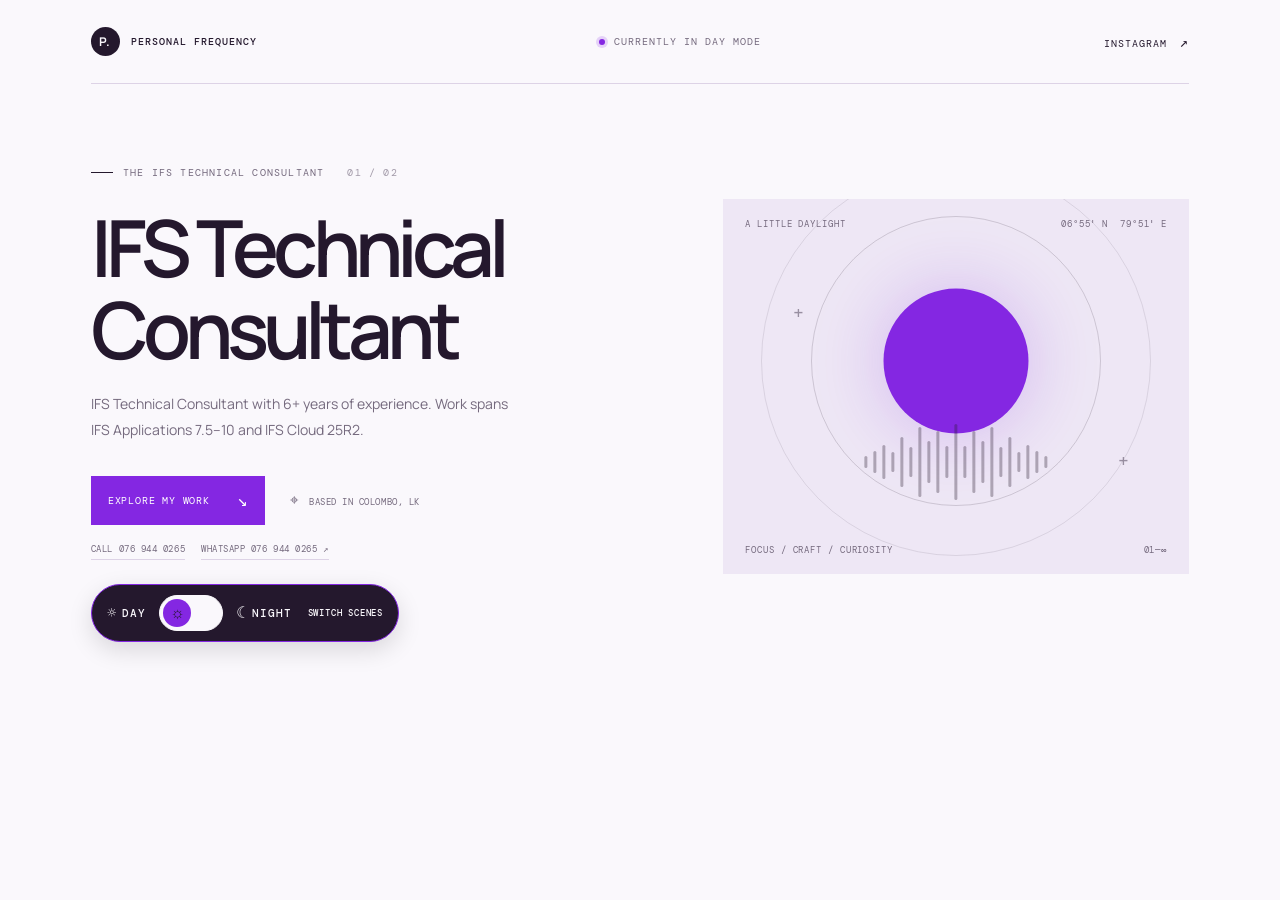
==== commit bd0a03a6: "Changes of CSS" ====
--- a/index.html
+++ b/index.html
@@ -3,7 +3,7 @@
 <head>
   <meta charset="utf-8" />
   <meta name="viewport" content="width=device-width, initial-scale=1" />
-  <meta name="theme-color" content="#f2f0e9" />
+  <meta name="theme-color" content="#faf8fc" />
   <title>Two Sides — Engineer by day, DJ by night</title>
   <link rel="preconnect" href="https://fonts.googleapis.com">
   <link rel="preconnect" href="https://fonts.gstatic.com" crossorigin>
@@ -16,7 +16,7 @@
     <header class="topbar">
       <a class="wordmark" href="#top" aria-label="Two Sides home"><span class="mark">P.</span><span>PERSONAL FREQUENCY</span></a>
       <div class="top-note"><span class="live-dot"></span><span id="status">CURRENTLY IN DAY MODE</span></div>
-      <a class="contact-link" href="mailto:hello@example.com">SAY HELLO <span>↗</span></a>
+      <a class="contact-link" href="https://www.instagram.com/pradeep.xoxo/" target="_blank" rel="noopener noreferrer">INSTAGRAM <span>↗</span></a>
     </header>
 
     <!-- Main introduction; its text changes when the day/night switch is used. -->
@@ -29,6 +29,10 @@
           <a class="primary-action" id="action" href="pages/work.html"><span id="action-label">EXPLORE MY WORK</span><span class="arrow">↘</span></a>
           <span class="location"><span class="location-pin">⌖</span> BASED IN COLOMBO, LK</span>
         </div>
+        <nav class="home-contact-links" aria-label="Contact links">
+          <a href="tel:+94769440265">CALL 076 944 0265</a>
+          <a href="https://wa.me/94769440265" target="_blank" rel="noopener noreferrer">WHATSAPP 076 944 0265 ↗</a>
+        </nav>
       </div>
 
       <!-- Decorative artwork built from CSS shapes and a simple sound wave. -->
--- a/css/style.css
+++ b/css/style.css
@@ -1,17 +1,17 @@
 /* Global colors, fonts, and default page settings. */
 :root {
   font-family:Manrope, sans-serif;
-  color:#20231f;
-  background:#f2f0e9;
+  color:#24182d;
+  background:#faf8fc;
   font-synthesis:none;
   text-rendering:optimizeLegibility;
-  --paper:#f2f0e9;
-  --ink:#20231f;
-  --muted:#787b72;
-  --accent:#c5ef55;
-  --line:rgba(32,35,31,.16);
-  --card:#e9e7de;
-  --visual:#dce4c8;
+  --paper:#faf8fc;
+  --ink:#24182d;
+  --muted:#756a7e;
+  --accent:#8427e2;
+  --line:rgba(54,0,101,.15);
+  --card:#f1edf5;
+  --visual:#eee7f5;
   transition:background .5s,color .5s
 }
 
@@ -31,13 +31,13 @@
 }
 
 body[data-mode=night] {
-  --paper:#111419;
-  --ink:#f1efe8;
-  --muted:#a1a49f;
-  --accent:#c5ef55;
-  --line:rgba(241,239,232,.18);
-  --card:#1d2229;
-  --visual:#272530
+  --paper:#100d18;
+  --ink:#f5f0fa;
+  --muted:#aaa0b7;
+  --accent:#c391ff;
+  --line:rgba(245,240,250,.14);
+  --card:#1b1625;
+  --visual:#241a31
 }
 
 /* Shared page width and header layout. */
@@ -87,9 +87,9 @@
 .live-dot {
   width:6px;
   height:6px;
-  background:#85a936;
+  background:var(--accent);
   border-radius:50%;
-  box-shadow:0 0 0 3px #85a93625
+  box-shadow:0 0 0 3px color-mix(in srgb,var(--accent) 18%,transparent)
 }
 
 .contact-link {
@@ -167,8 +167,8 @@
 
 .primary-action {
   height:49px;
-  background:var(--ink);
-  color:var(--paper);
+  background:var(--accent);
+  color:#fff;
   text-decoration:none;
   display:flex;
   align-items:center;
@@ -196,6 +196,28 @@
 .location-pin {
   font-size:15px;
   margin-right:5px
+}
+
+.home-contact-links {
+  display:flex;
+  flex-wrap:wrap;
+  gap:16px;
+  margin-top:18px
+}
+
+.home-contact-links a {
+  padding-bottom:4px;
+  border-bottom:1px solid var(--line);
+  color:var(--muted);
+  text-decoration:none;
+  font:9px 'DM Mono',monospace;
+  letter-spacing:.06em;
+  transition:color .2s,border-color .2s
+}
+
+.home-contact-links a:hover {
+  color:var(--accent);
+  border-color:var(--accent)
 }
 
 /* CSS artwork: orbit rings, sun, and sound wave. */
@@ -236,7 +258,7 @@
   left:50%;
   top:43%;
   transform:translate(-50%,-50%);
-  box-shadow:0 0 70px #c5ef5540;
+  box-shadow:0 0 70px color-mix(in srgb,var(--accent) 25%,transparent);
   transition:all .7s
 }
 
@@ -411,6 +433,10 @@
   display:block
 }
 
+body[data-mode=night] .primary-action {
+  color:#17111f
+}
+
 .switch-hint {
   margin-left:8px;
   font:9px 'DM Mono',monospace;
@@ -434,7 +460,7 @@
 }
 
 .ticker b {
-  color:#92b33d;
+  color:var(--accent);
   font-size:15px;
   font-weight:400
 }
@@ -499,7 +525,7 @@
 
 .card-icon {
   font-size:21px;
-  color:#87a938
+  color:var(--accent)
 }
 
 .card-label {
@@ -561,27 +587,27 @@
 
 /* Color and artwork changes for night mode. */
 body[data-mode=night] .sun {
-  background:#e9d393;
-  box-shadow:0 0 95px #9d7ef280;
+  background:#c391ff;
+  box-shadow:0 0 95px #9e68e887;
   width:130px;
   height:130px
 }
 
 body[data-mode=night] .visual {
-  background:radial-gradient(ellipse at 52% 40%,#3c3651 0%,#262632 43%,#1c2028 100%)
+  background:radial-gradient(ellipse at 52% 40%,#39264e 0%,#241a31 43%,#15121d 100%)
 }
 
 body[data-mode=night] .sound-wave i {
-  background:#c5ef55;
+  background:#c391ff;
   opacity:.65
 }
 
 body[data-mode=night] .orbit-one,body[data-mode=night] .orbit-two {
-  border-color:#efead52c
+  border-color:#e9d7ff30
 }
 
 body[data-mode=night] .ticker b {
-  color:#c5ef55
+  color:#c391ff
 }
 
 body[data-mode=night] .side-cards {
@@ -1002,7 +1028,7 @@
 
 .version-line i {
   font:normal 24px Manrope,sans-serif;
-  color:#8fa943;
+  color:var(--accent);
   margin:0 3px
 }
 
@@ -1086,7 +1112,7 @@
 
 .duty-number {
   font:9px 'DM Mono',monospace;
-  color:#87a938;
+  color:var(--accent);
   padding-top:3px
 }
 
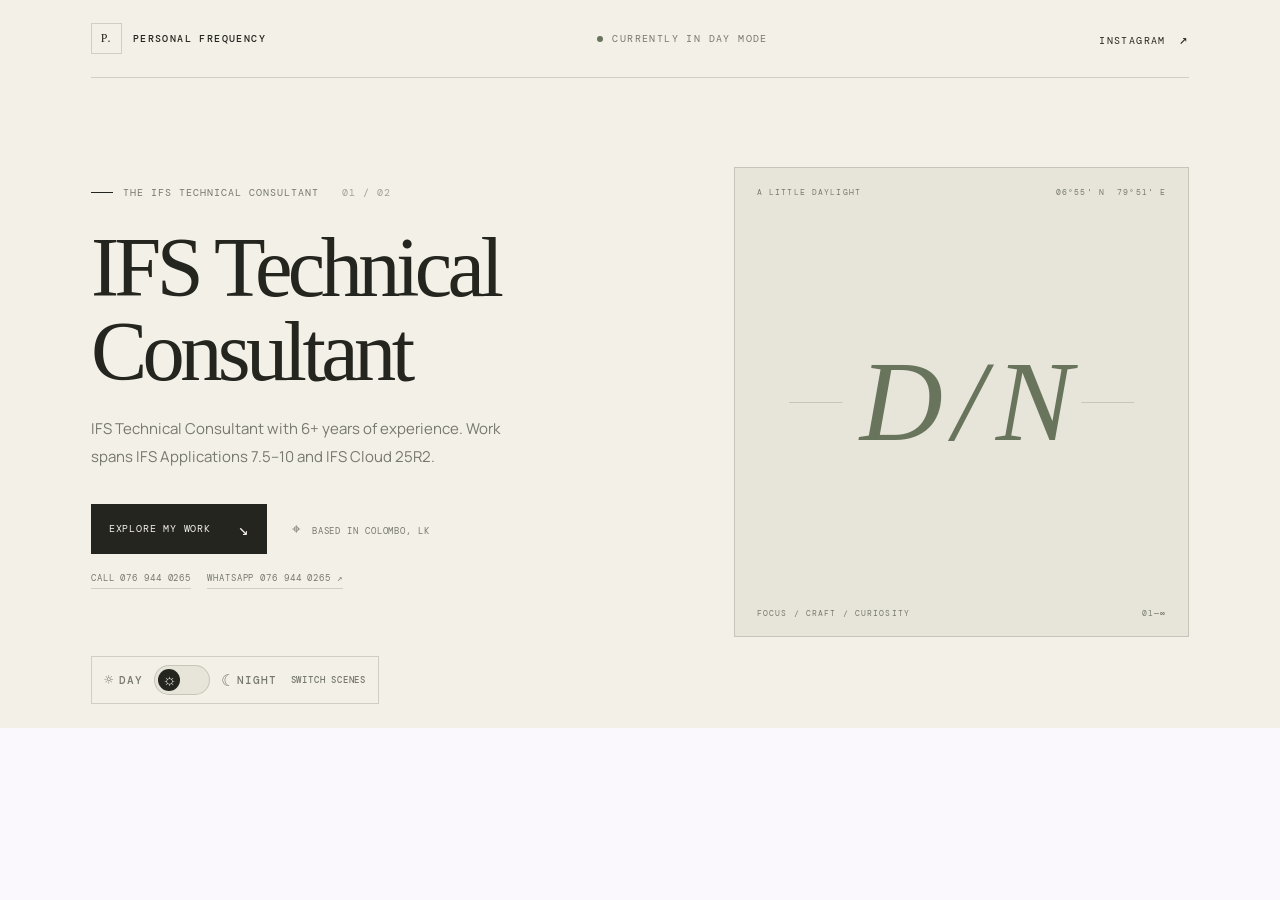
==== commit 99f8ee20: "Adding Resources" ====
--- a/index.html
+++ b/index.html
@@ -3,14 +3,14 @@
 <head>
   <meta charset="utf-8" />
   <meta name="viewport" content="width=device-width, initial-scale=1" />
-  <meta name="theme-color" content="#faf8fc" />
-  <title>Two Sides — Engineer by day, DJ by night</title>
+  <meta name="theme-color" content="#f3f0e7" />
+  <title>Personal Frequency — Engineer by day, DJ by night</title>
   <link rel="preconnect" href="https://fonts.googleapis.com">
   <link rel="preconnect" href="https://fonts.gstatic.com" crossorigin>
   <link href="https://fonts.googleapis.com/css2?family=DM+Mono:wght@400;500&family=Manrope:wght@400;500;600;700;800&display=swap" rel="stylesheet">
   <link rel="stylesheet" href="css/style.css" />
 </head>
-<body data-mode="day">
+<body class="home-document" data-mode="day">
   <main class="page-shell">
     <!-- Shared header: brand, current scene status, and contact link. -->
     <header class="topbar">
--- a/css/style.css
+++ b/css/style.css
@@ -733,6 +733,200 @@
 
 }
 
+/* Home page: quieter colors and an editorial day/night treatment. */
+body.home-document {
+  --paper: #f3f0e7;
+  --ink: #24251f;
+  --muted: #77796e;
+  --accent: #68745c;
+  --line: rgba(36, 37, 31, .17);
+  --card: #e7e5d9;
+  --visual: #e7e5d9;
+  background: var(--paper);
+  color: var(--ink);
+}
+
+body.home-document[data-mode="night"] {
+  --paper: #171914;
+  --ink: #eee8d9;
+  --muted: #a7a594;
+  --accent: #d87950;
+  --line: rgba(238, 232, 217, .17);
+  --card: #20221b;
+  --visual: #22241d;
+}
+
+.home-document[data-mode="night"] .visual {
+  background: var(--visual);
+}
+
+.home-document .topbar {
+  height: 78px;
+  letter-spacing: .14em;
+}
+
+.home-document .mark {
+  width: 31px;
+  height: 31px;
+  border-radius: 0;
+  background: transparent;
+  border: 1px solid var(--line);
+  color: var(--ink);
+  font-family: Georgia, 'Times New Roman', serif;
+  font-weight: 400;
+}
+
+.home-document .live-dot {
+  box-shadow: none;
+}
+
+.home-document .hero {
+  min-height: 650px;
+  grid-template-columns: minmax(0, 1fr) minmax(320px, .82fr);
+  gap: 8%;
+  padding: 65px 0 68px;
+}
+
+.home-document .hero-copy {
+  padding: 0 0 38px;
+}
+
+.home-document .eyebrow,
+.home-document .location,
+.home-document .home-contact-links a {
+  letter-spacing: .1em;
+}
+
+.home-document h1 {
+  max-width: 650px;
+  margin: 27px 0 22px;
+  font-family: Georgia, 'Times New Roman', serif;
+  font-size: clamp(58px, 6.6vw, 88px);
+  font-weight: 400;
+  line-height: .99;
+  letter-spacing: -.055em;
+}
+
+.home-document .intro {
+  max-width: 440px;
+  font-size: 15px;
+  line-height: 1.85;
+}
+
+.home-document .primary-action {
+  min-height: 50px;
+  height: auto;
+  padding: 0 18px;
+  background: var(--ink);
+  color: var(--paper);
+  transition: background .25s, transform .25s;
+}
+
+.home-document .primary-action:hover {
+  background: var(--accent);
+  transform: translateY(-2px);
+}
+
+.home-document .visual {
+  height: min(39vw, 470px);
+  min-height: 350px;
+  background: var(--visual);
+  border: 1px solid var(--line);
+}
+
+.home-document .visual::before {
+  content: '';
+  position: absolute;
+  top: 50%;
+  left: 12%;
+  right: 12%;
+  height: 1px;
+  background: var(--line);
+}
+
+.home-document .visual::after {
+  content: 'D / N';
+  position: absolute;
+  top: 50%;
+  left: 50%;
+  padding: 0 18px;
+  background: var(--visual);
+  color: var(--accent);
+  font: italic clamp(74px, 9vw, 126px)/1 Georgia, 'Times New Roman', serif;
+  letter-spacing: -.08em;
+  white-space: nowrap;
+  transform: translate(-50%, -50%);
+}
+
+.home-document .visual-top,
+.home-document .visual-bottom {
+  font-size: 8px;
+  letter-spacing: .14em;
+}
+
+.home-document .sun-orbit,
+.home-document .sun,
+.home-document .sound-wave,
+.home-document .graphic-cross {
+  display: none;
+}
+
+.home-document .mode-switch-wrap {
+  gap: 11px;
+  padding: 8px 12px;
+  border: 1px solid var(--line);
+  border-radius: 0;
+  background: var(--paper);
+  color: var(--ink);
+  box-shadow: none;
+}
+
+.home-document .mode-label,
+.home-document .switch-hint {
+  color: var(--muted);
+}
+
+.home-document .mode-switch {
+  width: 56px;
+  height: 30px;
+  background: var(--card);
+  border-color: var(--line);
+}
+
+.home-document .switch-thumb {
+  width: 22px;
+  height: 22px;
+  background: var(--ink);
+  color: var(--paper);
+}
+
+.home-document[data-mode="night"] .switch-thumb {
+  transform: translateX(25px);
+}
+
+.home-document .mode-switch:hover,
+.home-document .mode-switch:focus-visible {
+  outline-color: var(--accent);
+}
+
+@media (max-width: 760px) {
+  .home-document .hero {
+    min-height: 0;
+    padding: 48px 0 86px;
+    gap: 28px;
+  }
+
+  .home-document .hero-copy { padding: 0; }
+  .home-document h1 { font-size: clamp(54px, 11vw, 76px); }
+  .home-document .visual { height: 320px; min-height: 0; }
+  .home-document .mode-switch-wrap { bottom: 20px; }
+}
+
+@media (max-width: 390px) {
+  .home-document .visual { height: 270px; }
+  .home-document .switch-hint { display: none; }
+}
+
 /* Respect visitors who ask for less animation. */
 @media(prefers-reduced-motion:reduce) {
   *,*:before,*:after {
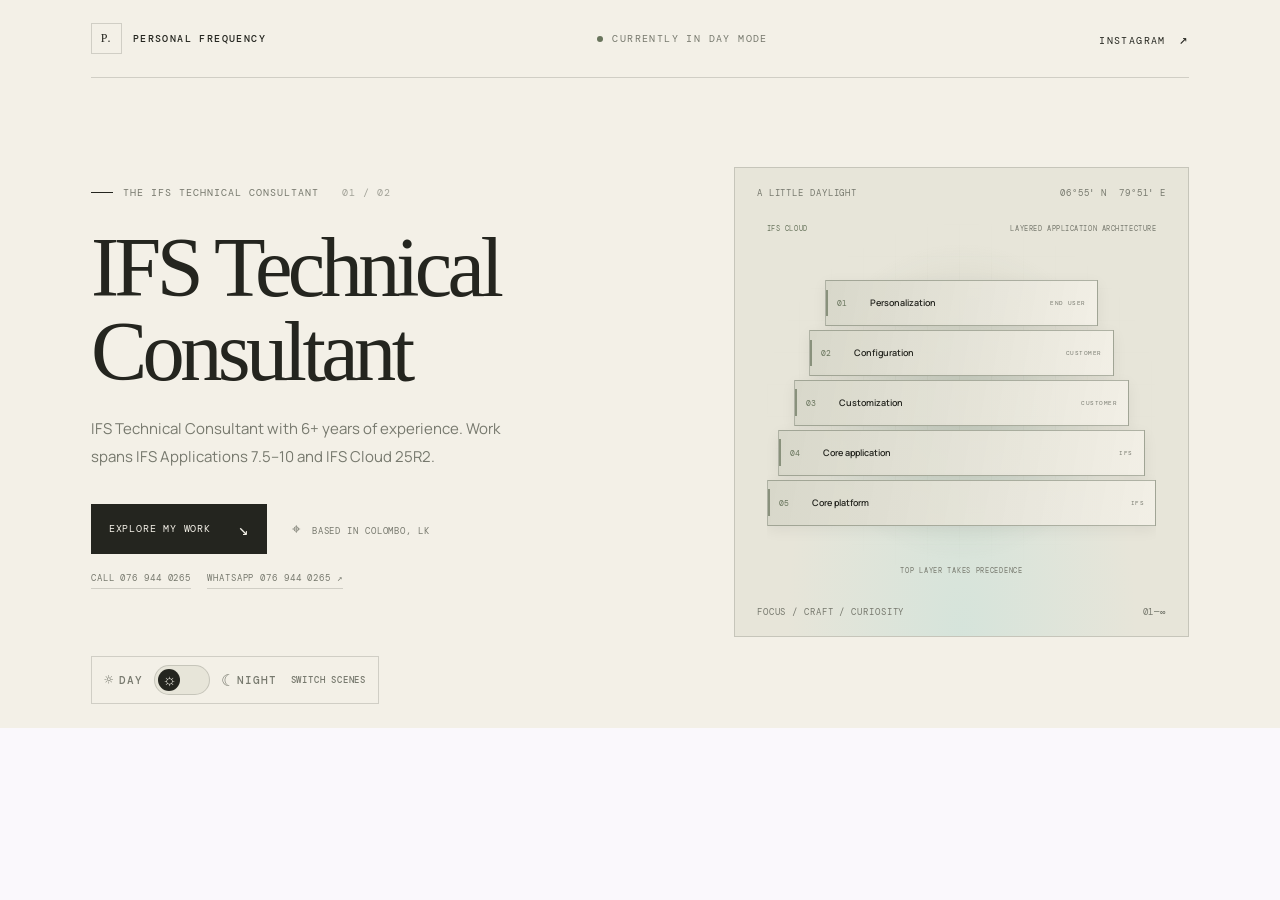
==== commit 302cb62b: "feat: redesign DJ page and day-night visuals" ====
--- a/index.html
+++ b/index.html
@@ -23,7 +23,7 @@
     <section class="hero" id="top" aria-labelledby="hero-title">
       <div class="hero-copy">
         <p class="eyebrow"><span class="eyebrow-line"></span><span id="eyebrow">THE IFS TECHNICAL CONSULTANT</span><span class="index">01 / 02</span></p>
-        <h1 id="hero-title" data-day="IFS Technical Consultant" data-night="I move you by night.">IFS Technical Consultant</h1>
+        <h1 id="hero-title" data-day="IFS Technical Consultant" data-night="I make you dance by night.">IFS Technical Consultant</h1>
         <p class="intro" id="intro">IFS Technical Consultant with 6+ years of experience. Work spans IFS Applications 7.5–10 and IFS Cloud 25R2.</p>
         <div class="hero-actions">
           <a class="primary-action" id="action" href="pages/work.html"><span id="action-label">EXPLORE MY WORK</span><span class="arrow">↘</span></a>
@@ -35,14 +35,29 @@
         </nav>
       </div>
 
-      <!-- Decorative artwork built from CSS shapes and a simple sound wave. -->
-      <div class="visual" aria-label="Abstract artwork reflecting the current mode">
+      <!-- Animated music artwork: a rotating record, tonearm, and live-style spectrum. -->
+      <div class="visual" aria-label="Animated vinyl record and sound spectrum">
         <div class="visual-top"><span id="visual-label">A LITTLE DAYLIGHT</span><span class="visual-coords">06°55' N&nbsp; 79°51' E</span></div>
-        <div class="sun-orbit orbit-one"></div><div class="sun-orbit orbit-two"></div>
-        <div class="sun"></div>
-        <div class="sound-wave" aria-hidden="true"><i></i><i></i><i></i><i></i><i></i><i></i><i></i><i></i><i></i><i></i><i></i><i></i><i></i><i></i><i></i><i></i><i></i><i></i><i></i><i></i><i></i></div>
+        <div class="day-art" aria-hidden="true">
+          <div class="day-grid"></div>
+          <div class="architecture-heading"><span>IFS CLOUD</span><strong>LAYERED APPLICATION ARCHITECTURE</strong></div>
+          <div class="architecture-stack">
+            <div class="architecture-layer layer-personalization"><span>01</span><strong>Personalization</strong><small>END USER</small></div>
+            <div class="architecture-layer layer-configuration"><span>02</span><strong>Configuration</strong><small>CUSTOMER</small></div>
+            <div class="architecture-layer layer-customization"><span>03</span><strong>Customization</strong><small>CUSTOMER</small></div>
+            <div class="architecture-layer layer-application"><span>04</span><strong>Core application</strong><small>IFS</small></div>
+            <div class="architecture-layer layer-platform"><span>05</span><strong>Core platform</strong><small>IFS</small></div>
+          </div>
+          <span class="architecture-caption">TOP LAYER TAKES PRECEDENCE</span>
+        </div>
+        <div class="music-art" aria-hidden="true">
+          <div class="music-halo halo-one"></div><div class="music-halo halo-two"></div>
+          <div class="vinyl-record"><div class="record-label"><span>P.</span></div></div>
+          <div class="tonearm"><span></span></div>
+          <div class="equalizer"><i></i><i></i><i></i><i></i><i></i><i></i><i></i><i></i><i></i><i></i><i></i><i></i><i></i><i></i><i></i><i></i><i></i><i></i><i></i><i></i><i></i><i></i><i></i><i></i><i></i><i></i><i></i><i></i><i></i><i></i><i></i></div>
+          <span class="music-art-note">ON THE MIX</span>
+        </div>
         <div class="visual-bottom"><span id="visual-caption">FOCUS / CRAFT / CURIOSITY</span><span>01—∞</span></div>
-        <span class="graphic-cross cross-a">+</span><span class="graphic-cross cross-b">+</span>
       </div>
 
       <!-- The switch updates the page theme and introduction. -->
--- a/css/style.css
+++ b/css/style.css
@@ -832,43 +832,263 @@
   min-height: 350px;
   background: var(--visual);
   border: 1px solid var(--line);
+  isolation: isolate;
 }
 
 .home-document .visual::before {
   content: '';
   position: absolute;
-  top: 50%;
-  left: 12%;
-  right: 12%;
-  height: 1px;
-  background: var(--line);
-}
-
-.home-document .visual::after {
-  content: 'D / N';
+  z-index: -1;
+  inset: 0;
+  background:
+    radial-gradient(ellipse at 50% 50%, color-mix(in srgb, var(--accent) 22%, transparent), transparent 48%),
+    radial-gradient(ellipse at 50% 100%, color-mix(in srgb, #55dbe8 12%, transparent), transparent 55%);
+}
+
+.home-document .visual::after { content: none; }
+
+.home-document .day-art,
+.home-document .music-art {
   position: absolute;
-  top: 50%;
+  inset: 12% 7% 13%;
+  overflow: hidden;
+}
+
+.home-document[data-mode="night"] .day-art,
+.home-document[data-mode="day"] .music-art { display: none; }
+
+.home-document .day-art { color: var(--ink); }
+
+.home-document .day-grid {
+  position: absolute;
+  inset: 0;
+  opacity: .42;
+  background-image: linear-gradient(color-mix(in srgb, var(--accent) 14%, transparent) 1px, transparent 1px), linear-gradient(90deg, color-mix(in srgb, var(--accent) 14%, transparent) 1px, transparent 1px);
+  background-size: 32px 32px;
+  mask-image: radial-gradient(ellipse at center, #000, transparent 76%);
+}
+
+.home-document .architecture-heading {
+  position: absolute;
+  z-index: 2;
+  top: 0;
+  right: 0;
+  left: 0;
+  display: flex;
+  align-items: center;
+  justify-content: space-between;
+  gap: 8px;
+  color: var(--accent);
+  font: 7px 'DM Mono', monospace;
+  letter-spacing: .08em;
+}
+
+.home-document .architecture-heading strong { color: var(--muted); font-weight: 400; text-align: right; }
+
+.home-document .architecture-stack {
+  position: absolute;
+  top: 16%;
+  right: 0;
+  bottom: 14%;
+  left: 0;
+  display: grid;
+  grid-template-rows: repeat(5, minmax(0, 1fr));
+  gap: 4px;
+  align-items: stretch;
+}
+
+.home-document .architecture-layer {
+  position: relative;
+  display: grid;
+  grid-template-columns: 25px minmax(0, 1fr) auto;
+  align-items: center;
+  gap: 8px;
+  width: var(--layer-width, 100%);
+  margin-inline: auto;
+  padding: 0 11px;
+  border: 1px solid color-mix(in srgb, var(--accent) 30%, var(--line));
+  background: linear-gradient(100deg, color-mix(in srgb, var(--accent) 12%, var(--card)), color-mix(in srgb, var(--paper) 92%, transparent));
+  box-shadow: 0 4px 14px rgba(20, 24, 18, .06);
+  animation: architecture-glow 4.8s ease-in-out infinite alternate;
+}
+
+.home-document .architecture-layer::before {
+  position: absolute;
+  top: 20%;
+  bottom: 20%;
+  left: 0;
+  width: 2px;
+  background: var(--accent);
+  opacity: .7;
+  content: '';
+}
+
+.home-document .architecture-layer > span {
+  color: var(--accent);
+  font: 8px 'DM Mono', monospace;
+}
+
+.home-document .architecture-layer strong {
+  color: var(--ink);
+  font-size: 9px;
+  font-weight: 600;
+}
+
+.home-document .architecture-layer small {
+  color: var(--muted);
+  font: 6px 'DM Mono', monospace;
+  letter-spacing: .08em;
+}
+
+.home-document .layer-personalization { --layer-width: 70%; animation-delay: -3.8s; }
+.home-document .layer-configuration { --layer-width: 78%; animation-delay: -2.9s; }
+.home-document .layer-customization { --layer-width: 86%; animation-delay: -1.9s; }
+.home-document .layer-application { --layer-width: 94%; animation-delay: -.9s; }
+.home-document .layer-platform { --layer-width: 100%; }
+
+.home-document .architecture-caption {
+  position: absolute;
+  right: 0;
+  bottom: 0;
+  left: 0;
+  color: var(--muted);
+  font: 7px 'DM Mono', monospace;
+  letter-spacing: .1em;
+  text-align: center;
+}
+
+@keyframes architecture-glow { to { border-color: color-mix(in srgb, var(--accent) 58%, var(--line)); box-shadow: 0 5px 17px color-mix(in srgb, var(--accent) 11%, transparent); } }
+
+.home-document .music-halo {
+  position: absolute;
+  top: 43%;
   left: 50%;
-  padding: 0 18px;
-  background: var(--visual);
-  color: var(--accent);
-  font: italic clamp(74px, 9vw, 126px)/1 Georgia, 'Times New Roman', serif;
-  letter-spacing: -.08em;
-  white-space: nowrap;
+  width: 56%;
+  aspect-ratio: 1;
+  border: 1px solid color-mix(in srgb, var(--accent) 33%, transparent);
+  border-radius: 50%;
   transform: translate(-50%, -50%);
+  animation: halo-breathe 6s ease-in-out infinite alternate;
+}
+
+.home-document .music-halo.halo-two {
+  width: 75%;
+  border-color: color-mix(in srgb, #55dbe8 22%, transparent);
+  animation-delay: -3s;
+}
+
+.home-document .vinyl-record {
+  position: absolute;
+  z-index: 1;
+  top: 39%;
+  left: 50%;
+  width: clamp(148px, 21vw, 230px);
+  aspect-ratio: 1;
+  border: 1px solid rgba(255,255,255,.16);
+  border-radius: 50%;
+  background:
+    radial-gradient(circle, transparent 0 11%, rgba(255,255,255,.11) 11.2% 11.6%, transparent 11.8% 19%, rgba(255,255,255,.08) 19.2% 19.6%, transparent 20% 29%, rgba(255,255,255,.07) 29.2% 29.6%, transparent 30% 39%, rgba(255,255,255,.07) 39.2% 39.6%, transparent 40% 49%, rgba(255,255,255,.06) 49.2% 49.6%, transparent 50%),
+    repeating-radial-gradient(circle, #252831 0 2px, #11131a 3px 5px, #20232b 6px 7px);
+  box-shadow: 0 12px 44px rgba(0,0,0,.4), 0 0 40px color-mix(in srgb, var(--accent) 17%, transparent);
+  transform: translate(-50%, -50%);
+  animation: vinyl-spin 18s linear infinite;
+}
+
+.home-document .record-label {
+  position: absolute;
+  inset: 38%;
+  display: grid;
+  place-items: center;
+  border: 1px solid rgba(255,255,255,.32);
+  border-radius: 50%;
+  background: radial-gradient(circle at 35% 30%, color-mix(in srgb, var(--accent) 95%, white), var(--accent) 62%, #272034);
+  color: #15141a;
+  box-shadow: 0 0 23px color-mix(in srgb, var(--accent) 37%, transparent);
+  font: 700 17px Manrope, sans-serif;
+}
+
+.home-document .tonearm {
+  position: absolute;
+  z-index: 2;
+  top: 9%;
+  right: 23%;
+  width: 3px;
+  height: 36%;
+  border-radius: 4px;
+  background: linear-gradient(var(--ink), color-mix(in srgb, var(--ink) 35%, transparent));
+  box-shadow: 0 0 8px rgba(0,0,0,.3);
+  transform: rotate(31deg);
+  transform-origin: top center;
+}
+
+.home-document .tonearm::before {
+  position: absolute;
+  top: -7px;
+  left: -5px;
+  width: 13px;
+  height: 13px;
+  border: 2px solid var(--ink);
+  border-radius: 50%;
+  content: '';
+}
+
+.home-document .tonearm span {
+  position: absolute;
+  bottom: -4px;
+  left: -3px;
+  width: 9px;
+  height: 14px;
+  border-radius: 2px;
+  background: var(--accent);
+}
+
+.home-document .equalizer {
+  position: absolute;
+  z-index: 2;
+  right: 8%;
+  bottom: 2%;
+  left: 8%;
+  display: flex;
+  height: 23%;
+  align-items: center;
+  justify-content: center;
+  gap: clamp(3px, .55vw, 7px);
+}
+
+.home-document .equalizer i {
+  width: 3px;
+  height: var(--bar, 25%);
+  border-radius: 4px;
+  background: linear-gradient(to top, var(--accent), #70dce9);
+  box-shadow: 0 0 8px color-mix(in srgb, var(--accent) 38%, transparent);
+  animation: spectrum-bounce .9s ease-in-out infinite alternate;
+}
+
+.home-document .equalizer i:nth-child(5n + 1) { --bar: 54%; animation-delay: -.3s; }
+.home-document .equalizer i:nth-child(5n + 2) { --bar: 91%; animation-delay: -.75s; }
+.home-document .equalizer i:nth-child(5n + 3) { --bar: 39%; animation-delay: -.5s; }
+.home-document .equalizer i:nth-child(5n + 4) { --bar: 72%; animation-delay: -.15s; }
+.home-document .equalizer i:nth-child(7n) { --bar: 100%; animation-delay: -.62s; }
+
+.home-document .music-art-note {
+  position: absolute;
+  z-index: 2;
+  top: 13%;
+  left: 6%;
+  color: var(--muted);
+  font: 8px 'DM Mono', monospace;
+  letter-spacing: .16em;
+}
+
+@keyframes vinyl-spin { to { rotate: 360deg; } }
+@keyframes spectrum-bounce { to { transform: scaleY(.28); opacity: .58; } }
+@keyframes halo-breathe { to { scale: 1.08; opacity: .48; } }
 }
 
 .home-document .visual-top,
 .home-document .visual-bottom {
   font-size: 8px;
   letter-spacing: .14em;
-}
-
-.home-document .sun-orbit,
-.home-document .sun,
-.home-document .sound-wave,
-.home-document .graphic-cross {
-  display: none;
 }
 
 .home-document .mode-switch-wrap {
@@ -925,6 +1145,16 @@
 @media (max-width: 390px) {
   .home-document .visual { height: 270px; }
   .home-document .switch-hint { display: none; }
+  .home-document .architecture-layer { grid-template-columns: 20px minmax(0, 1fr) auto; gap: 5px; padding-inline: 7px; }
+  .home-document .architecture-layer strong { font-size: 8px; }
+  .home-document .architecture-layer small { font-size: 5px; }
+}
+
+@media (prefers-reduced-motion: reduce) {
+  .home-document .vinyl-record,
+  .home-document .music-halo,
+  .home-document .equalizer i,
+  .home-document .architecture-layer { animation: none; }
 }
 
 /* Respect visitors who ask for less animation. */
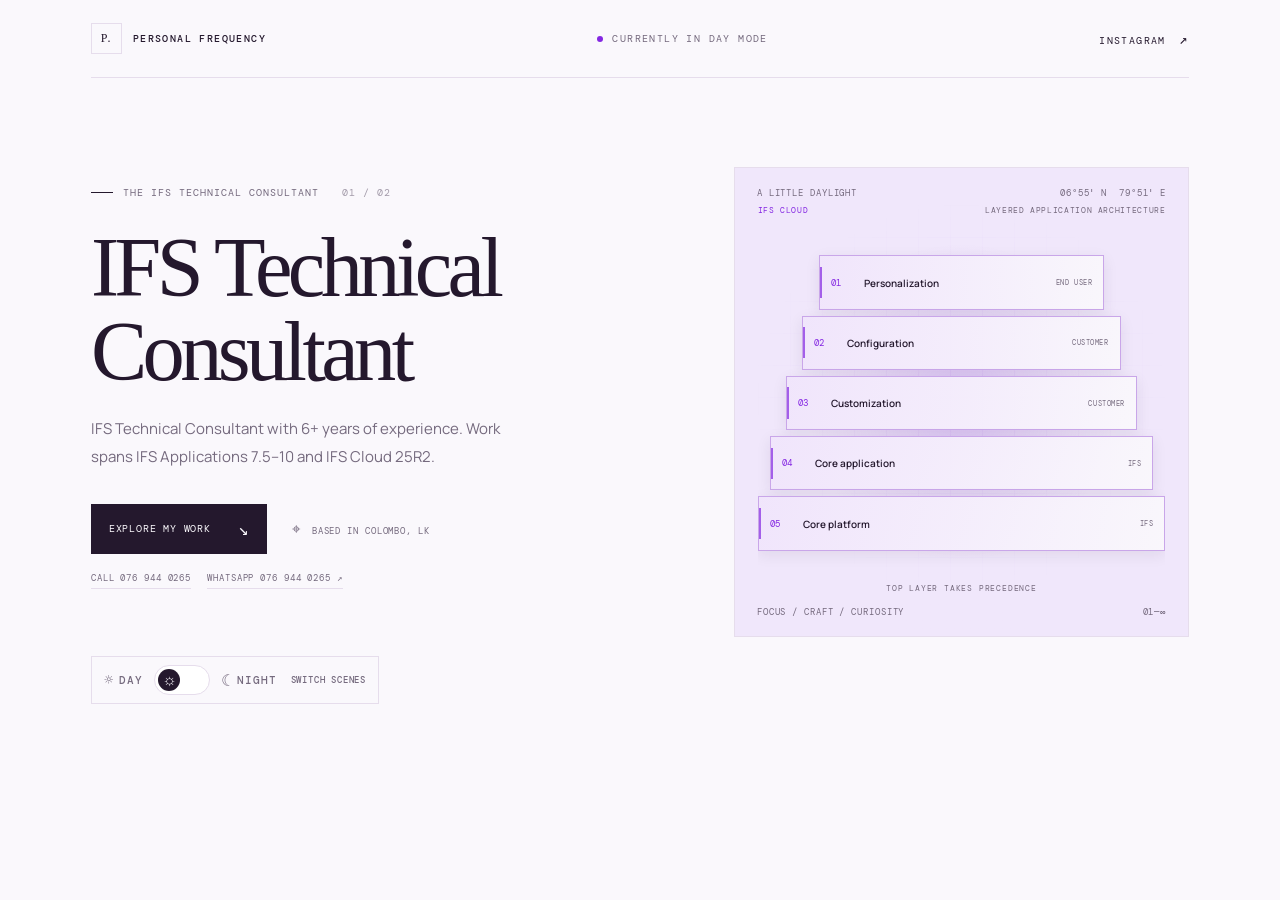
==== commit 3287ef3d: "Match index day and night themes Align the index palettes with the work and night pages, enlarge the" ====
--- a/index.html
+++ b/index.html
@@ -3,7 +3,7 @@
 <head>
   <meta charset="utf-8" />
   <meta name="viewport" content="width=device-width, initial-scale=1" />
-  <meta name="theme-color" content="#f3f0e7" />
+  <meta name="theme-color" content="#faf8fc" />
   <title>Personal Frequency — Engineer by day, DJ by night</title>
   <link rel="preconnect" href="https://fonts.googleapis.com">
   <link rel="preconnect" href="https://fonts.gstatic.com" crossorigin>
@@ -42,11 +42,11 @@
           <div class="day-grid"></div>
           <div class="architecture-heading"><span>IFS CLOUD</span><strong>LAYERED APPLICATION ARCHITECTURE</strong></div>
           <div class="architecture-stack">
-            <div class="architecture-layer layer-personalization"><span>01</span><strong>Personalization</strong><small>END USER</small></div>
-            <div class="architecture-layer layer-configuration"><span>02</span><strong>Configuration</strong><small>CUSTOMER</small></div>
-            <div class="architecture-layer layer-customization"><span>03</span><strong>Customization</strong><small>CUSTOMER</small></div>
-            <div class="architecture-layer layer-application"><span>04</span><strong>Core application</strong><small>IFS</small></div>
-            <div class="architecture-layer layer-platform"><span>05</span><strong>Core platform</strong><small>IFS</small></div>
+            <div class="architecture-layer layer-personalization"><span>01</span><strong>Personalization</strong><small>END USER</small><b class="layer-action">EXPLORE ↗</b></div>
+            <div class="architecture-layer layer-configuration"><span>02</span><strong>Configuration</strong><small>CUSTOMER</small><b class="layer-action">EXPLORE ↗</b></div>
+            <div class="architecture-layer layer-customization"><span>03</span><strong>Customization</strong><small>CUSTOMER</small><b class="layer-action">EXPLORE ↗</b></div>
+            <div class="architecture-layer layer-application"><span>04</span><strong>Core application</strong><small>IFS</small><b class="layer-action">EXPLORE ↗</b></div>
+            <div class="architecture-layer layer-platform"><span>05</span><strong>Core platform</strong><small>IFS</small><b class="layer-action">EXPLORE ↗</b></div>
           </div>
           <span class="architecture-caption">TOP LAYER TAKES PRECEDENCE</span>
         </div>
--- a/css/style.css
+++ b/css/style.css
@@ -735,25 +735,27 @@
 
 /* Home page: quieter colors and an editorial day/night treatment. */
 body.home-document {
-  --paper: #f3f0e7;
-  --ink: #24251f;
-  --muted: #77796e;
-  --accent: #68745c;
-  --line: rgba(36, 37, 31, .17);
-  --card: #e7e5d9;
-  --visual: #e7e5d9;
+  --paper: #faf8fc;
+  --ink: #24182d;
+  --muted: #756a7e;
+  --accent: #8427e2;
+  --accent-soft: #f0e7fb;
+  --line: #e6ddec;
+  --card: #fff;
+  --visual: #f0e7fb;
   background: var(--paper);
   color: var(--ink);
 }
 
 body.home-document[data-mode="night"] {
-  --paper: #171914;
-  --ink: #eee8d9;
-  --muted: #a7a594;
-  --accent: #d87950;
-  --line: rgba(238, 232, 217, .17);
-  --card: #20221b;
-  --visual: #22241d;
+  --paper: #090910;
+  --ink: #f7f6fb;
+  --muted: #aaa9b8;
+  --accent: #a46bff;
+  --accent-soft: rgba(164, 107, 255, .16);
+  --line: rgba(217, 210, 239, .2);
+  --card: #11111c;
+  --visual: #11111c;
 }
 
 .home-document[data-mode="night"] .visual {
@@ -841,8 +843,8 @@
   z-index: -1;
   inset: 0;
   background:
-    radial-gradient(ellipse at 50% 50%, color-mix(in srgb, var(--accent) 22%, transparent), transparent 48%),
-    radial-gradient(ellipse at 50% 100%, color-mix(in srgb, #55dbe8 12%, transparent), transparent 55%);
+    radial-gradient(ellipse at 50% 50%, color-mix(in srgb, var(--accent) 18%, transparent), transparent 48%),
+    radial-gradient(ellipse at 50% 100%, color-mix(in srgb, var(--accent-soft) 65%, transparent), transparent 55%);
 }
 
 .home-document .visual::after { content: none; }
@@ -850,7 +852,7 @@
 .home-document .day-art,
 .home-document .music-art {
   position: absolute;
-  inset: 12% 7% 13%;
+  inset: 8% 5% 9%;
   overflow: hidden;
 }
 
@@ -879,7 +881,7 @@
   justify-content: space-between;
   gap: 8px;
   color: var(--accent);
-  font: 7px 'DM Mono', monospace;
+  font: 8px 'DM Mono', monospace;
   letter-spacing: .08em;
 }
 
@@ -887,13 +889,13 @@
 
 .home-document .architecture-stack {
   position: absolute;
-  top: 16%;
+  top: 13%;
   right: 0;
-  bottom: 14%;
+  bottom: 11%;
   left: 0;
   display: grid;
   grid-template-rows: repeat(5, minmax(0, 1fr));
-  gap: 4px;
+  gap: 6px;
   align-items: stretch;
 }
 
@@ -908,8 +910,9 @@
   padding: 0 11px;
   border: 1px solid color-mix(in srgb, var(--accent) 30%, var(--line));
   background: linear-gradient(100deg, color-mix(in srgb, var(--accent) 12%, var(--card)), color-mix(in srgb, var(--paper) 92%, transparent));
-  box-shadow: 0 4px 14px rgba(20, 24, 18, .06);
+  box-shadow: 0 4px 14px rgba(36, 24, 45, .08);
   animation: architecture-glow 4.8s ease-in-out infinite alternate;
+  transition: transform .22s ease, border-color .22s ease, background .22s ease, box-shadow .22s ease;
 }
 
 .home-document .architecture-layer::before {
@@ -925,19 +928,55 @@
 
 .home-document .architecture-layer > span {
   color: var(--accent);
-  font: 8px 'DM Mono', monospace;
+  font: 9px 'DM Mono', monospace;
 }
 
 .home-document .architecture-layer strong {
   color: var(--ink);
-  font-size: 9px;
+  font-size: 10px;
   font-weight: 600;
 }
 
 .home-document .architecture-layer small {
   color: var(--muted);
-  font: 6px 'DM Mono', monospace;
+  font: 7px 'DM Mono', monospace;
   letter-spacing: .08em;
+}
+
+.home-document .architecture-layer .layer-action {
+  position: absolute;
+  right: 8px;
+  top: 50%;
+  padding: 4px 5px;
+  transform: translateY(-50%) translateX(4px);
+  border: 1px solid color-mix(in srgb, var(--accent) 35%, var(--line));
+  background: var(--paper);
+  color: var(--accent);
+  font: 7px 'DM Mono', monospace;
+  letter-spacing: .05em;
+  opacity: 0;
+  pointer-events: none;
+  transition: opacity .18s ease, transform .18s ease;
+}
+
+.home-document .architecture-layer:hover,
+.home-document .architecture-layer:focus-within {
+  z-index: 1;
+  transform: translateY(-2px) scale(1.025);
+  border-color: var(--accent);
+  background: linear-gradient(100deg, color-mix(in srgb, var(--accent) 12%, var(--card)), var(--paper));
+  box-shadow: 0 8px 20px rgba(36, 24, 45, .15);
+}
+
+.home-document .architecture-layer:hover .layer-action,
+.home-document .architecture-layer:focus-within .layer-action {
+  opacity: 1;
+  transform: translateY(-50%) translateX(0);
+}
+
+.home-document .architecture-layer:hover small,
+.home-document .architecture-layer:focus-within small {
+  opacity: 0;
 }
 
 .home-document .layer-personalization { --layer-width: 70%; animation-delay: -3.8s; }
@@ -952,7 +991,7 @@
   bottom: 0;
   left: 0;
   color: var(--muted);
-  font: 7px 'DM Mono', monospace;
+  font: 8px 'DM Mono', monospace;
   letter-spacing: .1em;
   text-align: center;
 }
@@ -973,7 +1012,7 @@
 
 .home-document .music-halo.halo-two {
   width: 75%;
-  border-color: color-mix(in srgb, #55dbe8 22%, transparent);
+  border-color: color-mix(in srgb, var(--accent) 22%, transparent);
   animation-delay: -3s;
 }
 
@@ -1059,7 +1098,7 @@
   width: 3px;
   height: var(--bar, 25%);
   border-radius: 4px;
-  background: linear-gradient(to top, var(--accent), #70dce9);
+  background: linear-gradient(to top, var(--accent), color-mix(in srgb, var(--accent) 48%, white));
   box-shadow: 0 0 8px color-mix(in srgb, var(--accent) 38%, transparent);
   animation: spectrum-bounce .9s ease-in-out infinite alternate;
 }
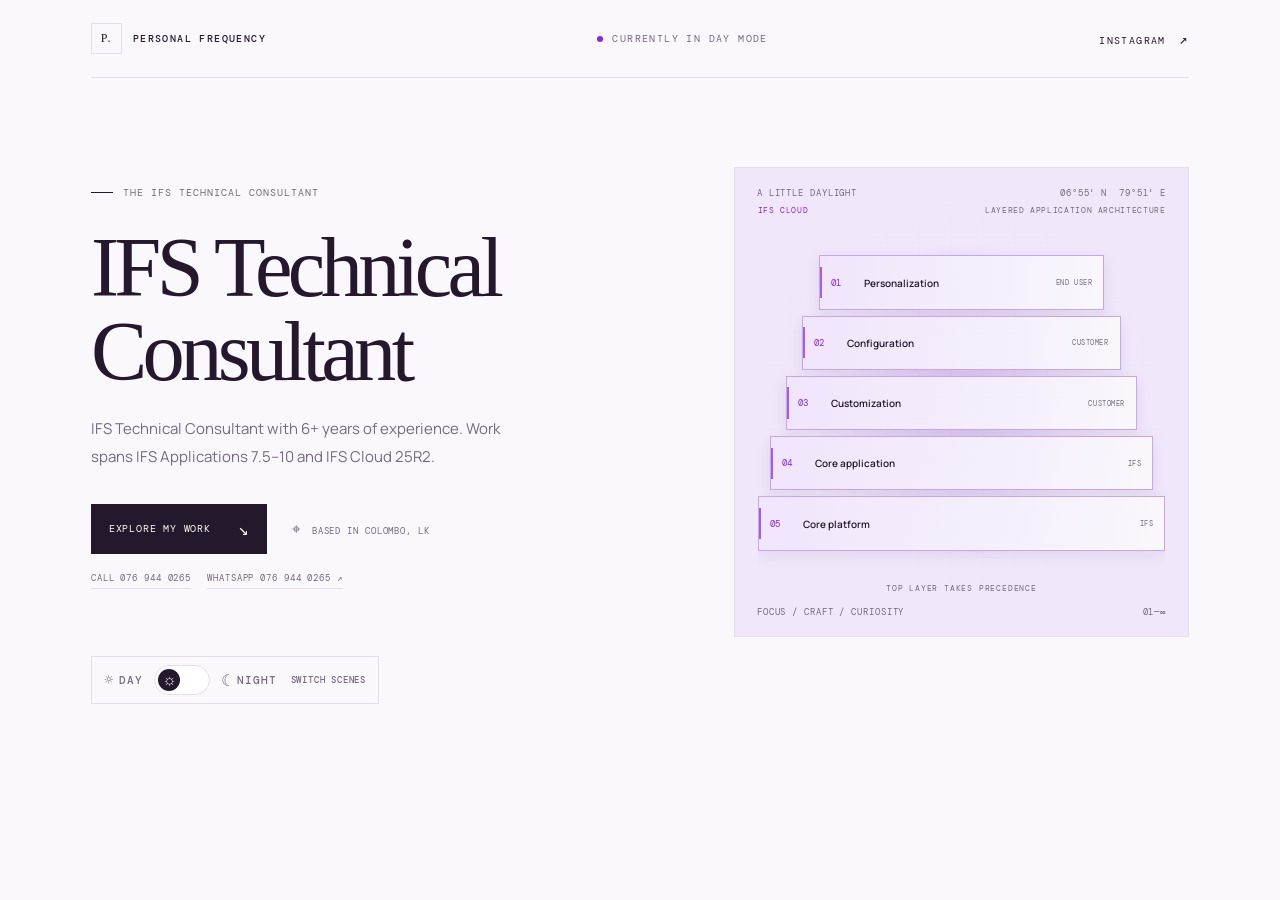
==== commit 97f81b87: "Improve mobile layouts and update profile branding" ====
--- a/index.html
+++ b/index.html
@@ -4,11 +4,12 @@
   <meta charset="utf-8" />
   <meta name="viewport" content="width=device-width, initial-scale=1" />
   <meta name="theme-color" content="#faf8fc" />
-  <title>Personal Frequency — Engineer by day, DJ by night</title>
+  <title>Pradeep Wijayawickrama</title>
   <link rel="preconnect" href="https://fonts.googleapis.com">
   <link rel="preconnect" href="https://fonts.gstatic.com" crossorigin>
   <link href="https://fonts.googleapis.com/css2?family=DM+Mono:wght@400;500&family=Manrope:wght@400;500;600;700;800&display=swap" rel="stylesheet">
   <link rel="stylesheet" href="css/style.css" />
+  <link rel="stylesheet" href="css/responsive.css" />
 </head>
 <body class="home-document" data-mode="day">
   <main class="page-shell">
@@ -22,7 +23,7 @@
     <!-- Main introduction; its text changes when the day/night switch is used. -->
     <section class="hero" id="top" aria-labelledby="hero-title">
       <div class="hero-copy">
-        <p class="eyebrow"><span class="eyebrow-line"></span><span id="eyebrow">THE IFS TECHNICAL CONSULTANT</span><span class="index">01 / 02</span></p>
+        <p class="eyebrow"><span class="eyebrow-line"></span><span id="eyebrow">THE IFS TECHNICAL CONSULTANT</span></p>
         <h1 id="hero-title" data-day="IFS Technical Consultant" data-night="I make you dance by night.">IFS Technical Consultant</h1>
         <p class="intro" id="intro">IFS Technical Consultant with 6+ years of experience. Work spans IFS Applications 7.5–10 and IFS Cloud 25R2.</p>
         <div class="hero-actions">
--- a/css/style.css
+++ b/css/style.css
@@ -2,7 +2,7 @@
 :root {
   font-family:Manrope, sans-serif;
   color:#24182d;
-  background:#faf8fc;
+  /* Let the body background paint the full canvas in both color modes. */
   font-synthesis:none;
   text-rendering:optimizeLegibility;
   --paper:#faf8fc;
--- a/css/responsive.css
+++ b/css/responsive.css
@@ -0,0 +1,145 @@
+/* Shared safeguards for narrow screens. */
+img,
+svg,
+video,
+iframe {
+  max-width: 100%;
+}
+
+@media (max-width: 900px) {
+  .home-document .hero {
+    grid-template-columns: minmax(0, 1fr);
+    min-height: 0;
+    gap: 30px;
+    padding-top: 48px;
+  }
+
+  .home-document .hero-copy {
+    max-width: 760px;
+    padding-bottom: 0;
+  }
+
+  .home-document .visual {
+    width: 100%;
+    height: clamp(280px, 58vw, 430px);
+    min-height: 0;
+  }
+}
+
+@media (max-width: 520px) {
+  .home-document .topbar {
+    height: auto;
+    min-height: 68px;
+    gap: 12px;
+  }
+
+  .home-document .wordmark { gap: 7px; font-size: 8px; letter-spacing: .06em; }
+  .home-document .mark { width: 26px; height: 26px; flex: 0 0 auto; }
+  .home-document .contact-link { flex: 0 0 auto; font-size: 8px; }
+  .home-document h1 { font-size: clamp(46px, 12vw, 64px); }
+  .home-document .eyebrow { flex-wrap: wrap; font-size: 8px; }
+  .home-document .hero-actions { align-items: flex-start; flex-direction: column; gap: 14px; }
+  .home-document .home-contact-links { flex-wrap: wrap; gap: 10px 16px; }
+  .home-document .home-contact-links a { font-size: 8px; }
+  .home-document .visual { height: clamp(235px, 72vw, 320px); }
+  .home-document .visual-top,
+  .home-document .visual-bottom { font-size: 7px; }
+  .home-document .architecture-heading strong { font-size: 6px; }
+  .home-document .architecture-layer { grid-template-columns: 20px minmax(0, 1fr) auto; gap: 5px; padding-inline: 7px; }
+  .home-document .architecture-layer strong { font-size: 8px; }
+  .home-document .architecture-layer small { font-size: 5px; }
+}
+
+@media (max-width: 360px) {
+  .home-document .wordmark > span:last-child { max-width: 125px; }
+  .home-document .visual-coords { font-size: 6px; }
+  .home-document .architecture-layer small,
+  .home-document .layer-action { display: none; }
+}
+
+/* The IFS hero switches to a stacked layout before the side panel gets cramped. */
+@media (max-width: 760px) {
+  .work-page .work-hero-grid {
+    grid-template-columns: minmax(0, 1fr);
+    gap: 24px;
+  }
+
+  .work-hero-aside {
+    display: grid;
+    grid-template-columns: minmax(0, 1.4fr) minmax(110px, .8fr);
+    align-items: center;
+    gap: 16px;
+    margin: 0;
+  }
+
+  .ifs-logo-panel { height: 100px; }
+  .experience-highlight { justify-content: center; }
+}
+
+@media (max-width: 520px) {
+  .page-shell.work-page { padding-inline: 5%; }
+  .work-page .topbar { height: auto; min-height: 66px; gap: 10px; }
+  .work-page .wordmark { gap: 7px; font-size: 8px; letter-spacing: .05em; }
+  .work-page .contact-link { font-size: 8px; text-align: right; }
+  .work-page .work-hero h1 { font-size: clamp(43px, 12vw, 58px); }
+  .work-page .work-intro { font-size: 15px; }
+  .work-hero-aside { grid-template-columns: minmax(0, 1fr) auto; gap: 12px; }
+  .ifs-logo-panel { height: 82px; padding: 10px; }
+  .work-page .platform-card,
+  .work-page .coordination-entry { padding: 18px; }
+  .work-page .education-entry { grid-template-columns: 44px minmax(0, 1fr); }
+  .work-page .education-index { display: none; }
+  .work-page footer { align-items: flex-start; }
+  .work-page footer .wordmark { width: 100%; }
+}
+
+@media (max-width: 360px) {
+  .work-page .contact-link { max-width: 110px; }
+  .work-page .version-project-group li strong { overflow-wrap: anywhere; }
+}
+
+/* Let DJ navigation wrap onto a second line on phones. */
+@media (max-width: 760px) {
+  .night-topbar {
+    height: auto;
+    min-height: 70px;
+    flex-wrap: wrap;
+    gap: 10px 16px;
+    padding-top: 14px;
+  }
+
+  .night-nav {
+    width: 100%;
+    justify-content: space-between;
+    flex-wrap: wrap;
+    gap: 10px 16px;
+    padding: 4px 0 14px;
+  }
+
+  .night-nav a { font-size: 10px; }
+}
+
+@media (max-width: 520px) {
+  .night-page { padding-inline: 5%; }
+  .night-nav { justify-content: flex-start; gap: 10px 16px; }
+  .night-nav a { font-size: 9px; }
+  .night-section-heading { gap: 12px; }
+  .night-section-heading > * { min-width: 0; }
+  .night-footer { gap: 12px; }
+}
+
+@media (max-width: 360px) {
+  .night-nav { gap: 9px 12px; }
+  .night-nav a { font-size: 8px; }
+  .night-hero h1 { font-size: 46px; }
+  .night-hero-meta { gap: 10px; }
+  .night-hero-meta span { max-width: 48%; }
+  .set-chapters a { grid-template-columns: 20px 60px minmax(0, 1fr) 12px; gap: 6px; }
+  .set-chapters img { width: 60px; height: 42px; }
+  .chapter-copy strong { font-size: 8px; }
+  .mix-video-grid { grid-template-columns: 1fr; }
+}
+
+@media (max-width: 760px) {
+  .work-page .work-hero-grid { grid-template-columns: minmax(0, 1fr); }
+}
